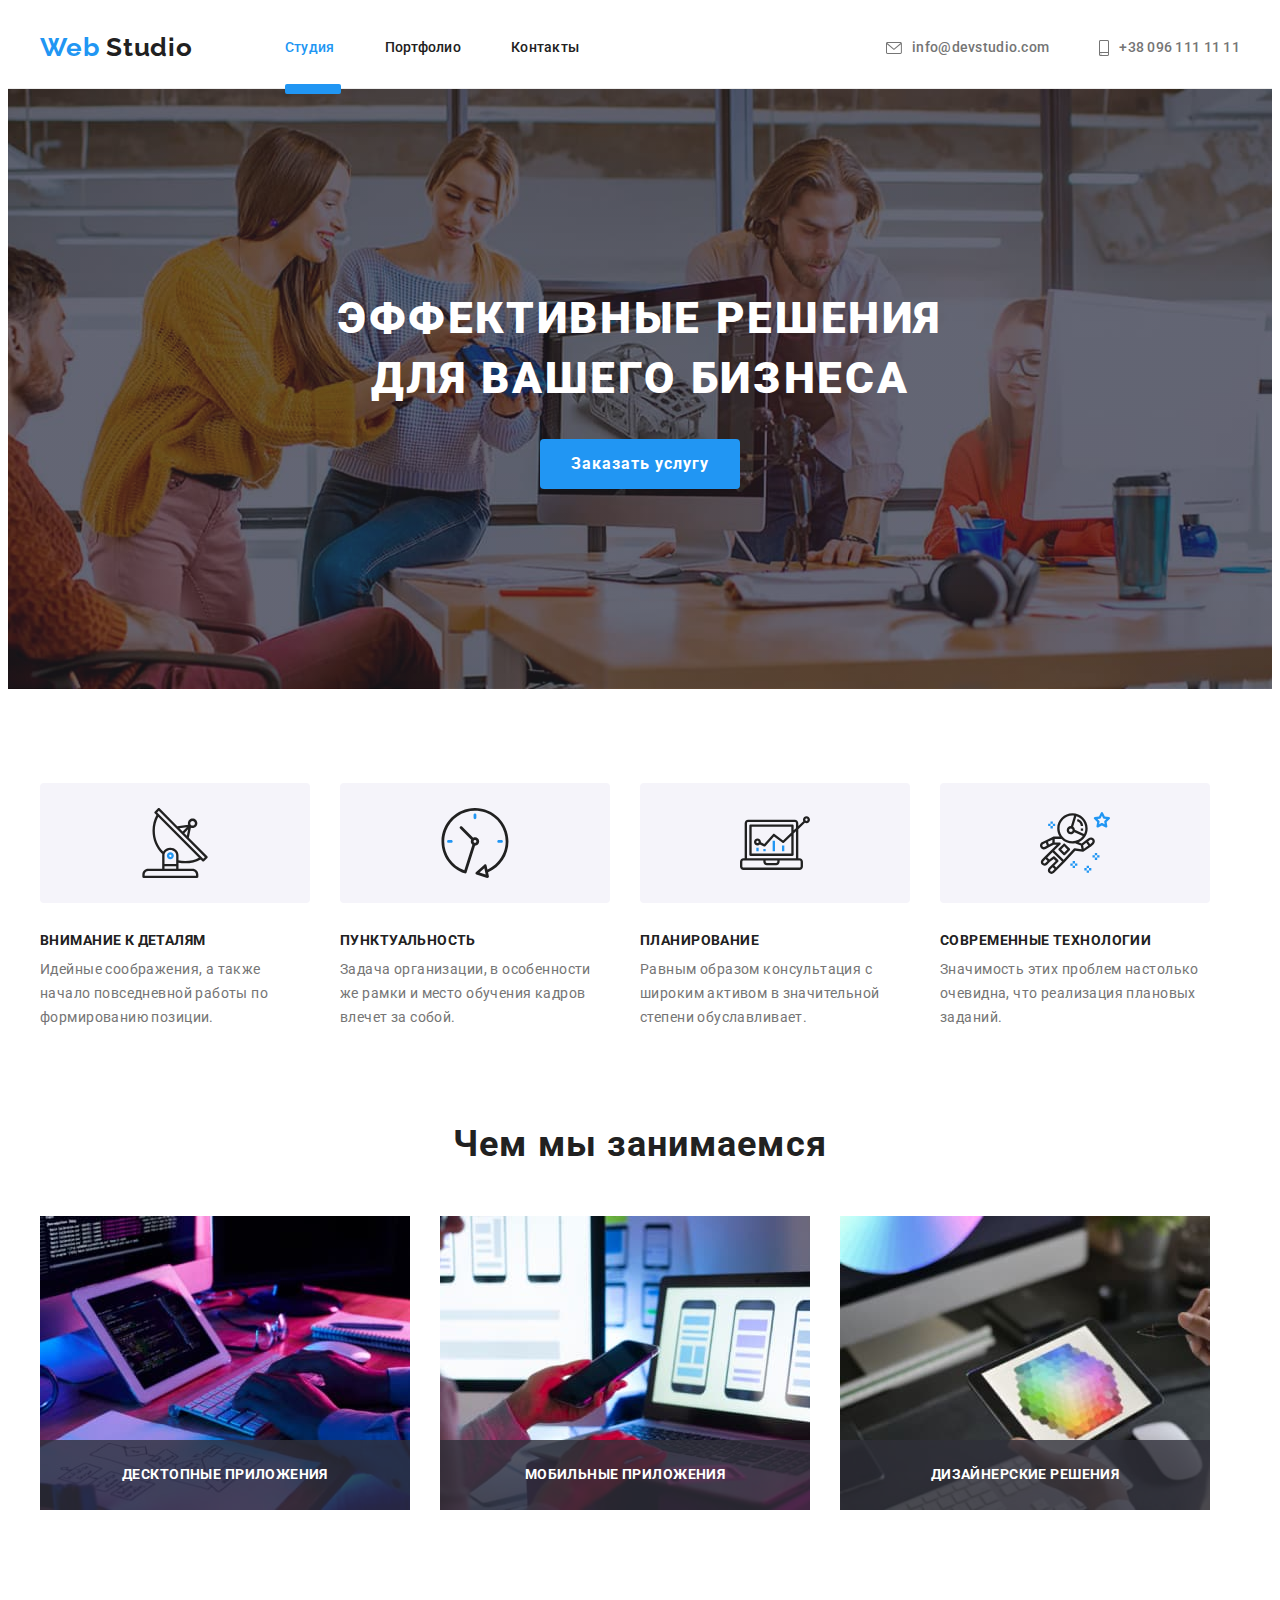
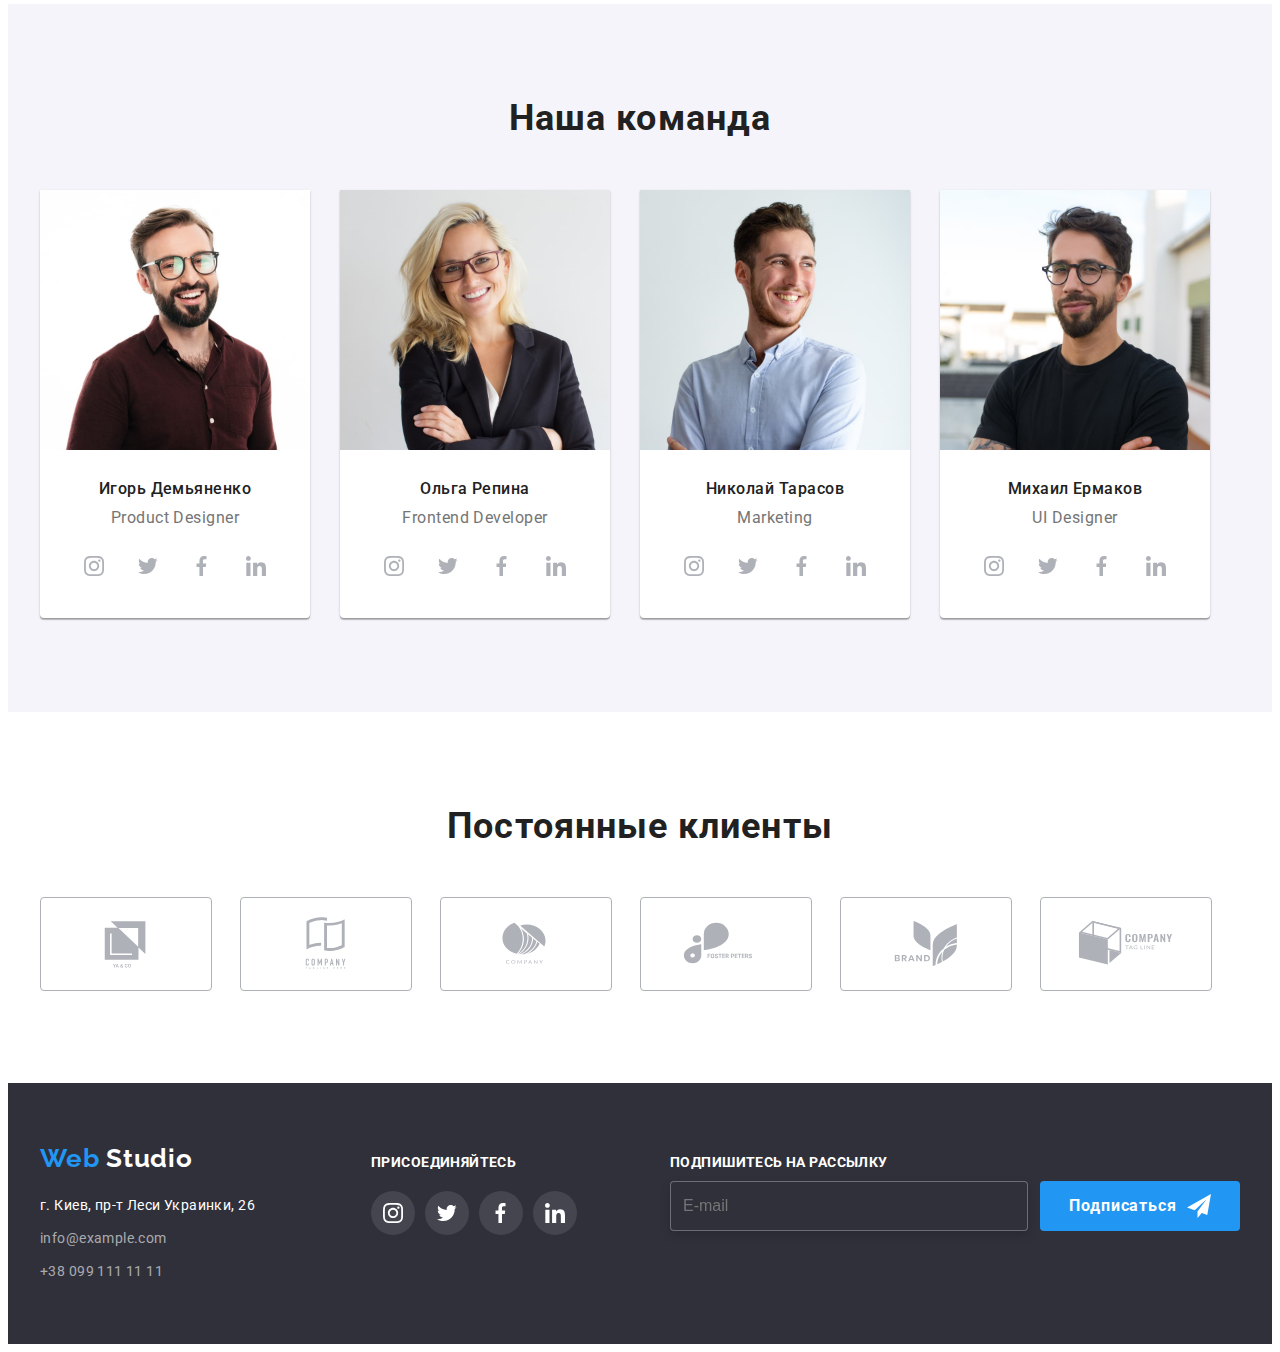
==== index.html @ 8e0998be "Рефакторинг секції діяльності компанії" ====
<!DOCTYPE html>
<html lang="ru">
	<head>
		<meta charset="UTF-8" />
		<meta http-equiv="X-UA-Compatible" content="IE=edge" />
		<meta name="viewport" content="width=device-width, initial-scale=1.0" />
		<title>Document</title>
		<link rel="preconnect" href="https://fonts.googleapis.com" />
		<link rel="preconnect" href="https://fonts.gstatic.com" crossorigin />
		<link
			href="https://fonts.googleapis.com/css2?family=Raleway:wght@700&family=Roboto:wght@400;500;700;900&display=swap"
			rel="stylesheet"
		/>
		<link
			rel="stylesheet"
			href="https://cdnjs.cloudflare.com/ajax/libs/modern-normalize/1.1.0/modern-normalize.min.css"
			integrity="sha512-wpPYUAdjBVSE4KJnH1VR1HeZfpl1ub8YT/NKx4PuQ5NmX2tKuGu6U/JRp5y+Y8XG2tV+wKQpNHVUX03MfMFn9Q=="
			crossorigin="anonymous"
			referrerpolicy="no-referrer"
		/>		
		<link rel="stylesheet" href="./css/main.min.css">
		<link rel="shortcut icon" href="#" />
	</head>

	<body class="page">
		<header class="header">
			<div class="container header-container">
				<nav class="navigation">
					<a class="logo link" href="./index.html" lang="en">
						<span class="logo-main_accent">Web</span>
						Studio
					</a>
					<ul class="list nav-list">
						<li class="nav-list__item">
							<a class="link nav-list__text current" href="./index.html">Студия</a>
						</li>
						<li class="nav-list__item">
							<a class="link nav-list__text" href="./portfolio.html">Портфолио</a>
						</li>
						<li class="nav-list__item">
							<a class="link nav-list__text" href="">Контакты</a>
						</li>
					</ul>
				</nav>
				<ul class="contacts">
					<li class="contacts__list">
						<a class="contacts__link" href="mailto:info@devstudio.com">
							<svg class="contacts__icon" width="16px" height="12px">
								<use href="./images/icons.svg#mail"></use>
							</svg>
							info@devstudio.com
						</a>
					</li>
					<li class="contacts__list">
						<a class="contacts__link" href="tel:+380961111111">
							<svg class="contacts__icon" width="10px" height="16px">
								<use href="./images/icons.svg#smartphone"></use>
							</svg>
							+38 096 111 11 11
						</a>
					</li>
				</ul>
			</div>
		</header>

		<main>
			<section class="hero overlay">
				<div class="container">
					<h1 class="main-tittle">ЭФФЕКТИВНЫЕ РЕШЕНИЯ ДЛЯ ВАШЕГО БИЗНЕСА</h1>
					<button type="button" class="button" data-modal-open>Заказать услугу</button>
				</div>
			</section>

			<section class="section">
				<div class="container">
					<h2 class="primary-tittle visually-hidden">Преимущества компании</h2>
					<ul class="list advantages">
						<li class="advantages__list">
							<div class="advantages-icon-box">
								<svg width="70" height="70">
									<use href="./images/icons.svg#antenna"></use>
								</svg>
							</div>
							<h3 class="secondary-tittle">Внимание к деталям</h3>
							<p class="text text-position">
								Идейные соображения, а также начало повседневной работы по формированию позиции.
							</p>
						</li>
						<li class="advantages__list">
							<div class="advantages-icon-box">
								<svg width="70" height="70">
									<use href="./images/icons.svg#clock"></use>
								</svg>
							</div>
							<h3 class="secondary-tittle">Пунктуальность</h3>
							<p class="text">Задача организации, в особенности же рамки и место обучения кадров влечет за собой.</p>
						</li>
						<li class="advantages__list">
							<div class="advantages-icon-box">
								<svg width="70" height="70"">
									<use href="./images/icons.svg#laptop"></use>
								</svg>
							</div>
							<h3 class="secondary-tittle">Планирование</h3>
							<p class="text">Равным образом консультация с широким активом в значительной степени обуславливает.</p>
						</li>
						<li class="advantages__list">
							<div class="advantages-icon-box">
								<svg width="70" height="70">
									<use href="./images/icons.svg#astronaut"></use>
								</svg>
							</div>
							<h3 class="secondary-tittle">Современные технологии</h3>
							<p class="text">Значимость этих проблем настолько очевидна, что реализация плановых заданий.</p>
						</li>
					</ul>
				</div>
			</section>

			<section class="section section-activity">
				<div class="container">
					<h2 class="primary-tittle">Чем мы занимаемся</h2>
					<ul class="list activity">
						<li class="activity__item">
							<div class="activity__image-wrapper">
								<img src="./images/img.jpg" alt="Набор текста на клавиатуре" width="370" height="294" />
								<div class="activity__text-wrapper">
									<p class="activity__text">Десктопные приложения</p>
								</div>
							</div>
						</li>
						<li class="activity__item">
							<div class="activity__image-wrapper">
								<img src="./images/img2.jpg" alt="Набор текста на клавиатуре" width="370" height="294" />
								<div class="activity__text-wrapper">
									<p class="activity__text">Мобильные приложения</p>
								</div>
							</div>
						</li>
						<li class="activity__item">
							<div class="activity__image-wrapper">
								<img src="./images/img3.jpg" alt="Набор текста на клавиатуре" width="370" height="294" />
								<div class="activity__text-wrapper">
									<p class="activity__text">Дизайнерские решения</p>
								</div>
							</div>
						</li>
					</ul>
				</div>
			</section>

			<section class="section section-team">
				<div class="container">
					<h2 class="primary-tittle">Наша команда</h2>
					<ul class="list activity">
						<li class="activity__item сard-background">
							<img src="./images/team1.jpg" alt="Мужчина в очках" width="270" height="260" />
							<div class="team-card">
								<h3 class="team-initials">Игорь Демьяненко</h3>
								<p class="team-position">Product Designer</p>
								<ul class="social-list">
									<li class="social-list-item">
										<a class="social-list-link" href="https://www.instagram.com/" target="_blank">
											<svg class="social-list-icon" width="20" height="20">
												<use href="./images/icons.svg#instagram"></use>
											</svg>
										</a>
									</li>
									<li class="social-list-item">
										<a class="social-list-link" href="https://twitter.com" target="_blank">
											<svg class="social-list-icon" width="20" height="20">
												<use href="./images/icons.svg#twitter"></use>
											</svg>
										</a>
									</li>
									<li class="social-list-item">
										<a class="social-list-link" href="https://www.facebook.com">
											<svg class="social-list-icon" width="20" height="20">
												<use href="./images/icons.svg#facebook"></use>
											</svg>
										</a>
									</li>
									<li class="social-list-item">
										<a class="social-list-link" href="https://www.linkedin.com">
											<svg class="social-list-icon" width="20" height="20">
												<use href="./images/icons.svg#linkedin"></use>
											</svg>
										</a>
									</li>
								</ul>
							</div>
						</li>
						<li class="activity__item сard-background">
							<img src="./images/team2.jpg" alt="Женщина в очках" width="270" />
							<div class="team-card">
								<h3 class="team-initials">Ольга Репина</h3>
								<p class="team-position">Frontend Developer</p>
								<ul class="social-list">
									<li class="social-list-item">
										<a class="social-list-link" href="https://www.instagram.com/" target="_blank">
											<svg class="social-list-icon" width="20" height="20">
												<use href="./images/icons.svg#instagram"></use>
											</svg>
										</a>
									</li>
									<li class="social-list-item">
										<a class="social-list-link" href="https://twitter.com" target="_blank">
											<svg class="social-list-icon" width="20" height="20">
												<use href="./images/icons.svg#twitter"></use>
											</svg>
										</a>
									</li>
									<li class="social-list-item">
										<a class="social-list-link" href="https://www.facebook.com">
											<svg class="social-list-icon" width="20" height="20">
												<use href="./images/icons.svg#facebook"></use>
											</svg>
										</a>
									</li>
									<li class="social-list-item">
										<a class="social-list-link" href="https://www.linkedin.com">
											<svg class="social-list-icon" width="20" height="20">
												<use href="./images/icons.svg#linkedin"></use>
											</svg>
										</a>
									</li>
								</ul>
							</div>
						</li>
						<li class="activity__item сard-background">
							<img src="./images/team3.jpg" alt="Мужчина" width="270" />
							<div class="team-card">
								<h3 class="team-initials">Николай Тарасов</h3>
								<p class="team-position">Marketing</p>
								<ul class="social-list">
									<li class="social-list-item">
										<a class="social-list-link" href="https://www.instagram.com/" target="_blank">
											<svg class="social-list-icon" width="20" height="20">
												<use href="./images/icons.svg#instagram"></use>
											</svg>
										</a>
									</li>
									<li class="social-list-item">
										<a class="social-list-link" href="https://twitter.com" target="_blank">
											<svg class="social-list-icon" width="20" height="20">
												<use href="./images/icons.svg#twitter"></use>
											</svg>
										</a>
									</li>
									<li class="social-list-item">
										<a class="social-list-link" href="https://www.facebook.com">
											<svg class="social-list-icon" width="20" height="20">
												<use href="./images/icons.svg#facebook"></use>
											</svg>
										</a>
									</li>
									<li class="social-list-item">
										<a class="social-list-link" href="https://www.linkedin.com">
											<svg class="social-list-icon" width="20" height="20">
												<use href="./images/icons.svg#linkedin"></use>
											</svg>
										</a>
									</li>
								</ul>
							</div>
						</li>
						<li class="activity__item сard-background">
							<img src="./images/team4.jpg" alt="Мужчина в очках" width="270" />
							<div class="team-card">
								<h3 class="team-initials">Михаил Ермаков</h3>
								<p class="team-position">UI Designer</p>
								<ul class="social-list">
									<li class="social-list-item">
										<a class="social-list-link" href="https://www.instagram.com/" target="_blank">
											<svg class="social-list-icon" width="20" height="20">
												<use href="./images/icons.svg#instagram"></use>
											</svg>
										</a>
									</li>
									<li class="social-list-item">
										<a class="social-list-link" href="https://twitter.com" target="_blank">
											<svg class="social-list-icon" width="20" height="20">
												<use href="./images/icons.svg#twitter"></use>
											</svg>
										</a>
									</li>
									<li class="social-list-item">
										<a class="social-list-link" href="https://www.facebook.com">
											<svg class="social-list-icon" width="20" height="20">
												<use href="./images/icons.svg#facebook"></use>
											</svg>
										</a>
									</li>
									<li class="social-list-item">
										<a class="social-list-link" href="https://www.linkedin.com">
											<svg class="social-list-icon" width="20" height="20">
												<use href="./images/icons.svg#linkedin"></use>
											</svg>
										</a>
									</li>
								</ul>
							</div>
						</li>
					</ul>
				</div>
			</section>

			<section class="section">
				<div class="container">
					<h2 class="primary-tittle">Постоянные клиенты</h2>
					<ul class="clients">
						<li class="clients-list">
							<a class="clients-link" href="">
								<svg class="clients-icon">
									<use href="./images/icons.svg#yago"></use>
								</svg>
							</a>
						</li>
						<li class="clients-list">
							<a class="clients-link" href="">
								<svg class="clients-icon">
									<use href="./images/icons.svg#companytag"></use>
								</svg>
							</a>
						</li>
						<li class="clients-list">
							<a class="clients-link" href="">
								<svg class="clients-icon">
									<use href="./images/icons.svg#company"></use>
								</svg>
							</a>
						</li>
						<li class="clients-list">
							<a class="clients-link" href="">
								<svg class="clients-icon">
									<use href="./images/icons.svg#foster"></use>
								</svg>
							</a>
						</li>
						<li class="clients-list">
							<a class="clients-link" href="#">
								<svg class="clients-icon">
									<use href="./images/icons.svg#brand"></use>
								</svg>
							</a>
						</li>
						<li class="clients-list">
							<a class="clients-link" href="">
								<svg class="clients-icon">
									<use href="./images/icons.svg#companyline"></use>
								</svg>
							</a>
						</li>
					</ul>
				</div>
			</section>
		</main>
		<footer class="footer">
			<div class="container footer-wrapper">
				<div class="footer-contacts-wrapper">
					<a class="footer-logo link" href="./index.html" lang="en">
						<span class="logo-main_accent">Web</span>
						<span class="logo-footer_accent">Studio</span>
					</a>
					<address class="address">
						<ul class="list">
							<li class="footer-text-margin">
								<a
									class="footer-text"
									href="https://goo.gl/maps/CnC2TCS1E6ZWtg9c6"
									target="_blank"
									rel="noreferrer noopener"
								>
									г. Киев, пр-т Леси Украинки, 26
								</a>
							</li>
							<li class="footer-text-margin">
								<a class="footer-text footer-contacts" href="mailto:info@example.com">info@example.com</a>
							</li>
							<li class="footer-text-margin">
								<a class="footer-text footer-contacts" href="tel:+380991111111">+38 099 111 11 11</a>
							</li>
						</ul>
					</address>
				</div>
				<div class="footer-social-container">
					<h3 class="secondary-tittle">присоединяйтесь</h3>
					<ul class="footer-social-list">
						<li class="social-list-item">
							<a class="social-list-link" href="https://www.instagram.com/" target="_blank">
								<svg class="social-list-icon" width="20" height="20">
									<use href="./images/icons.svg#instagram"></use>
								</svg>
							</a>
						</li>
						<li class="social-list-item">
							<a class="social-list-link" href="https://twitter.com" target="_blank">
								<svg class="social-list-icon" width="20" height="20">
									<use href="./images/icons.svg#twitter"></use>
								</svg>
							</a>
						</li>
						<li class="social-list-item">
							<a class="social-list-link" href="https://www.facebook.com">
								<svg class="social-list-icon" width="20" height="20">
									<use href="./images/icons.svg#facebook"></use>
								</svg>
							</a>
						</li>
						<li class="social-list-item">
							<a class="social-list-link" href="https://www.linkedin.com">
								<svg class="social-list-icon" width="20" height="20">
									<use href="./images/icons.svg#linkedin"></use>
								</svg>
							</a>
						</li>
					</ul>
				</div>
				<div class="newsletter-wrapper">
					<h3 class="secondary-tittle">Подпишитесь на рассылку</h2>
						<div class="newsletter-wrapper-item">
							<input class="newsletter" name="user-mail-newsletter" placeholder="E-mail">
							<button type="submit" class="button">Подписаться
							<span class="newsletter-icon-wrapper">
								<svg class="newsletter-icon" width="24" height="24">
									<use href="./images/icons.svg#icon-send"></use>
								</svg>
							</span>
						</button>
						</div>
				</div>
			</div>
		</footer>
		<div class="backdrop-modal is-hidden" data-modal>
			<div class="modal">
				<form class="modal-form">
					<p class="modal-form__tittle">Оставьте свои данные, мы вам перезвоним</p>

					<label class="modal-form__label" for="name">Имя</label>
					<div class="modal-icons-wrapper">
						<input type="text" class="modal-form__input" name="user_name" id="name" />
						<svg class="modal__icons" width="18" height="18">
							<use href="./images/icons.svg#modal_person"></use>
						</svg>
					</div>

					<label class="modal-form__label" for="phone_number">Телефон</label>
					<div class="modal-icons-wrapper">
						<input type="tel" class="modal-form__input" name="user_phone" id="phone_number" />
						<svg class="modal__icons" width="18" height="18">
							<use href="./images/icons.svg#modal_phone"></use>
						</svg>
					</div>

					<label class="modal-form__label" for="email_address">Почта</label>
					<div class="modal-icons-wrapper">
						<input type="email" class="modal-form__input" name="user_mail" id="email_address" />
						<svg class="modal__icons" width="18" height="18">
							<use href="./images/icons.svg#modal_email"></use>
						</svg>
					</div>
					<label class="modal-form__label">
						Комментарий
						<textarea class="modal-textarea" name="user-message" placeholder="Введите текст"></textarea>
					</label>
					<div class="modal-checkbox-wrapper">
						<label class="modal-checkbox-label">
							<input name="accept-policy" type="checkbox" class="modal-checkbox" required />
							<span class="checkbox-icon"></span>
							Соглашаюсь с рассылкой и принимаю&nbsp
							<a href="">Условия договора</a>
						</label>
					</div>
					<button type="submit" class="button">Отправить</button>
				</form>
				<button type="button" class="modal-btn-close" data-modal-close>
					<svg width="11" height="11">
						<use href="./images/icons.svg#icon-close"></use>
					</svg>
				</button>
			</div>
		</div>
		<script src="./modal.js"></script>
	</body>
</html>
---- css/main.min.css ----
:root{--primary-page-color: #ffffff;--primary-text-color: #757575;--secondary-text-color: #212121;--accent-page-color: #2196f3;--hero-background-color: #c4c4c4;--hero-gradient-color: rgba(47, 48, 58, 0.4);--team-section-color: #f5f4fa;--background-button-color: #188ce8;--portfolio-border-color: #eeeeee;--header-border-color: #ececec;--hero-footer-color: #2f303a;--social-icon-color: #afb1b8;--background-social-icon: rgba(255, 255, 255, 0.1);--footer-contacts-color: rgba(255, 255, 255, 0.6);--first-card-shadow: rgba(0, 0, 0, 0.12);--second-card-shadow: rgba(0, 0, 0, 0.14);--third-card-shadow: rgba(0, 0, 0, 0.2);--main-cubic-bezier: cubic-bezier(0.4, 0, 0.2, 1)}.main-tittle{margin-left:auto;margin-right:auto;width:696px;font-weight:900;font-size:44px;line-height:1.36;text-align:center;letter-spacing:0.06em;text-transform:uppercase;color:var(--primary-page-color);margin-bottom:30px}.primary-tittle{margin-bottom:50px;font-weight:700;font-size:36px;line-height:1.16;text-align:center;letter-spacing:0.03em;color:var(--secondary-text-color)}.secondary-tittle{margin-bottom:10px;font-weight:700;font-size:14px;line-height:1.14;letter-spacing:0.03em;text-transform:uppercase;color:var(--secondary-text-color)}.modal-form__tittle{font-weight:700;font-size:20px;line-height:1.15;letter-spacing:0.03em;color:#212121}.text{width:270px;font-size:14px;line-height:1.71;letter-spacing:0.03em}.activity__text{font-weight:700;font-size:14px;line-height:1.14;text-align:center;letter-spacing:0.03em;text-transform:uppercase;color:var(--primary-page-color)}.portfolio-tittle{margin-bottom:4px;font-weight:700;font-size:18px;line-height:2;letter-spacing:0.06em;color:var(--secondary-text-color)}.portfolio-paragraph{font-size:16px;line-height:1.87;letter-spacing:0.03em;color:var(--primary-text-color)}.visually-hidden{position:absolute;width:1px;height:1px;margin:-1px;border:0;padding:0;white-space:nowrap;clip-path:inset(100%);clip:rect(0 0 0 0);overflow:hidden}h1,h2,h3,p{margin-top:0;margin-bottom:0}ul,ol{margin-top:0;margin-bottom:0;padding-left:0;list-style:none}img{display:block;max-width:100%;height:auto}.list{list-style-type:none}.link{text-decoration:none}.page{color:var(--primary-text-color);font-family:"Roboto", sans-serif;background:var(--primary-page-color)}.section{padding-top:94px;padding-bottom:94px}.address{font-style:normal}.container{width:1200px;padding-left:15px;padding-right:15px;margin-left:auto;margin-right:auto}.header{border-bottom:1px solid var(--header-border-color)}.header-container{display:flex;align-items:center;font-weight:500;font-size:14px;line-height:1.14;letter-spacing:0.02em;text-decoration:none}.navigation{display:flex;align-items:center}.nav-list{display:flex;align-items:center}.nav-list .current::after{position:absolute;bottom:0;left:0;content:"";width:100%;height:4px;top:44.4px;border-radius:2px;background-color:#2196f3;border-style:solid}.nav-list__item{position:relative}.nav-list__item:not(:last-child){margin-right:50px}.nav-list__text{color:var(--secondary-text-color);transition-property:color;transition-duration:250ms;transition-timing-function:var(--main-cubic-bezier)}.nav-list__text:hover,.nav-list__text:focus{color:var(--accent-page-color)}.nav-list__text.current{color:var(--accent-page-color)}.contacts{display:flex;margin-left:auto}.contacts__list:not(:last-child){margin-right:50px}.contacts__link{display:flex;align-items:center;font-family:inherit;color:var(--primary-text-color);text-decoration:none;transition-property:color;transition-duration:250ms;transition-timing-function:var(--main-cubic-bezier)}.contacts__link:focus,.contacts__link:hover{color:var(--accent-page-color)}.contacts__icon{fill:var(--primary-text-color);margin-right:10px;cursor:pointer;transition-property:fill;transition-duration:250ms;transition-timing-function:var(--main-cubic-bezier)}.contacts__link:focus .contacts__icon,.contacts__link:hover .contacts__icon{fill:var(--accent-page-color)}.logo{padding-top:24px;padding-bottom:25px;font-family:Raleway;font-weight:700;font-size:26px;line-height:1.19;letter-spacing:0.03em;margin-right:92px;color:var(--secondary-text-color)}.logo-main_accent{color:var(--accent-page-color)}.footer-logo{display:block;margin-bottom:20px;font-family:Raleway;font-weight:700;font-size:26px;line-height:1.19;letter-spacing:0.03em}.logo-footer_accent{color:var(--primary-page-color)}.hero{max-width:1600px;margin-left:auto;margin-right:auto;background-color:var(--h1ero-footer-color);padding-top:200px;padding-bottom:200px;text-align:center}.overlay{background-image:linear-gradient(rgba(47,48,58,0.4), rgba(47,48,58,0.4)),url(../images/bg-hero.jpg);background-color:var(--hero-background-color);background-size:cover;background-repeat:no-repeat;background-position:center}.button{min-width:200px;padding:10px 22px;font-family:inherit;font-weight:700;font-size:16px;line-height:1.87;text-align:center;letter-spacing:0.06em;color:var(--primary-page-color);background:var(--accent-page-color);cursor:pointer;border-radius:4px;border:transparent;transition:color 250ms var(--main-cubic-bezier),background 250ms var(--main-cubic-bezier)}.button:hover{color:var(--primary-page-color);background:var(--background-button-color)}.backdrop-modal{position:fixed;top:0;left:0;width:100vw;height:100vh;background:rgba(0,0,0,0.2);transition:opacity 250ms var(--main-cubic-bezier),visibility 250ms var(--main-cubic-bezier),transform 250ms var(--main-cubic-bezier)}.backdrop-modal.is-hidden{opacity:0;visibility:hidden;pointer-events:none;transform:scale(1.25)}.modal{position:absolute;top:50%;left:50%;padding:40px;transform:translate(-50%, -50%) scale(1);width:528px;height:580px;background:var(--primary-page-color);box-shadow:0px 1px 3px rgba(0,0,0,0.12),0px 1px 1px rgba(0,0,0,0.14),0px 2px 1px rgba(0,0,0,0.2);border-radius:4px}.modal-btn-close{position:absolute;top:8px;right:8px;width:30px;height:30px;display:flex;justify-content:center;align-items:center;padding:0;border-radius:50%;background:var(--primary-page-color);border:1px solid rgba(0,0,0,0.1);cursor:pointer}.modal-btn-close:focus,.modal-btn-close:hover{fill:var(--accent-page-color)}.modal-form__label{display:block;margin-top:10px;font-size:12px;width:100%;line-height:1.16;letter-spacing:0.01em;color:#757575}.modal-form__label:first-of-type{margin-top:12px}.modal-form__input{width:100%;height:40px;padding-left:42px;border:1px solid rgba(33,33,33,0.2);box-sizing:border-box;border-radius:4px;cursor:pointer;transition:border-color 250ms var(--main-cubic-bezier)}.modal-form__input:focus,.modal-form__input:hover{outline:none;border-color:var(--accent-page-color)}.modal-textarea{display:block;width:100%;height:120px;margin-top:4px;padding:16px 12px;border:1px solid rgba(33,33,33,0.2);box-sizing:border-box;border-radius:4px;resize:none;transition:border-color 250ms var(--main-cubic-bezier)}.modal-textarea:focus,.modal-textarea:hover{border-color:var(--accent-page-color)}.modal-checkbox-wrapper{width:100%;margin-top:25px}.modal-checkbox{-webkit-appearance:none;-moz-appearance:none;appearance:none;position:absolute}.modal-checkbox-label{display:flex;justify-content:center;align-items:center;font-size:14px}.checkbox-icon{display:inline-block;margin-right:8px;content:'';width:16px;height:15px;border:2px solid var(--secondary-text-color);cursor:pointer;border-radius:2px}.modal-checkbox:checked+.checkbox-icon{background-position:center;background-image:url(../images/icon-check2.svg);background-repeat:no-repeat;background-color:var(--accent-page-color);border-color:var(--accent-page-color)}.modal-form .button{display:block;margin-top:30px;margin-left:auto;margin-right:auto}.modal-icons-wrapper{position:relative;margin-top:4px}.modal__icons{position:absolute;top:50%;left:12px;transform:translateY(-50%);transition:fill 250ms var(--main-cubic-bezier)}.modal-form__input:focus+.modal__icons,.modal-form__input:hover+.modal__icons{fill:var(--accent-page-color)}.advantages-icon-box{display:flex;justify-content:center;align-items:center;margin-bottom:30px;width:270px;height:120px;background-color:var(--team-section-color);border-radius:4px}.advantages{display:flex;align-items:center}.advantages__list:not(:last-child){margin-right:30px}.section-activity{padding-top:0px}.activity{display:flex}.activity__item:not(:last-child){margin-right:30px}.activity__image-wrapper{position:relative}.activity__text-wrapper{position:absolute;bottom:0;left:0;display:flex;justify-content:center;align-items:center;height:70px;width:100%;background:rgba(47,48,58,0.8)}.section-team{background-color:var(--team-section-color)}.team-initials{font-weight:500;font-size:16px;line-height:1.18;text-align:center;letter-spacing:0.03em;color:var(--secondary-text-color)}.team-card{padding-top:30px;padding-bottom:30px}.сard-background{background:var(--primary-page-color);box-shadow:0px 1px 3px var(--first-card-shadow),0px 1px 1px var(--second-card-shadow),0px 2px 1px var(--third-card-shadow);border-radius:0px 0px 4px 4px}.team-position{margin-top:10px;font-size:16px;line-height:1.18;text-align:center;letter-spacing:0.03em;margin-bottom:16px}.social-list{display:flex;justify-content:center;align-items:center}.social-list-icon{fill:var(--social-icon-color);transition-property:fill;transition-duration:250ms;transition-timing-function:var(--main-cubic-bezier)}.social-list-item:not(:last-child){margin-right:10px}.social-list-link{display:flex;justify-content:center;align-items:center;width:44px;height:44px;border-radius:50%;transition-property:background-color;transition-duration:250ms;transition-timing-function:var(--main-cubic-bezier)}.social-list-link:focus,.social-list-link:hover{background-color:var(--accent-page-color)}.social-list-link:focus .social-list-icon,.social-list-link:hover .social-list-icon{fill:var(--primary-page-color)}.clients{display:flex}.clients-list{width:170px;height:92px}.clients-list:not(:last-child){margin-right:30px}.clients-icon{width:106px;height:60px;fill:var(--social-icon-color);transition-property:fill;transition-duration:250ms;transition-timing-function:var(--main-cubic-bezier)}.clients-link{display:flex;justify-content:center;align-items:center;width:100%;height:100%;border:1px solid var(--social-icon-color);border-radius:4px;transition-property:color;transition-duration:250ms;transition-timing-function:var(--main-cubic-bezier)}.clients-link:hover,.clients-link:focus{border:1px solid var(--accent-page-color)}.clients-link:hover .clients-icon,.clients-link:focus .clients-icon{fill:var(--accent-page-color)}.footer{background-color:var(--hero-footer-color);padding-top:60px;padding-bottom:60px}.footer-text{font-family:inherit;font-size:14px;line-height:1.71;letter-spacing:0.03em;color:var(--primary-page-color);text-decoration:none;transition-property:color;transition-duration:250ms;transition-timing-function:var(--main-cubic-bezier)}.footer-contacts{color:var(--footer-contacts-color)}.footer-text:hover,.footer-text:focus{color:var(--accent-page-color)}.footer-text-margin:not(:last-child){margin-bottom:9px}.footer-wrapper{display:flex;align-items:baseline}.footer-contacts-wrapper{display:flex;flex-direction:column;flex-grow:1}.footer-social-container{margin-left:70px}.footer-social-container .secondary-tittle{margin-bottom:20px}.footer-social-list{display:flex;align-items:center}.footer-social-container .secondary-tittle{color:var(--primary-page-color)}.footer-social-container .social-list-icon{fill:var(--primary-page-color)}.footer-social-container .social-list-link{background-color:var(--background-social-icon)}.footer-social-container .social-list-link:hover,.footer-social-container .social-list-link:focus{background-color:var(--accent-page-color)}.footer-social-container .social-list-link:hover .social-list-icon,.footer-social-container .social-list-link:focus .social-list-icon{fill:var(--primary-page-color)}.newsletter-wrapper{width:570px;margin-left:93px}.newsletter-wrapper-item{display:flex;align-items:center}.newsletter-wrapper-item .button{display:flex;justify-content:center;align-items:center;height:50px}.newsletter{width:358px;height:50px;margin-right:12px;padding-left:12px;background-color:var(--hero-footer-color);color:var(--primary-page-color);border:1px solid rgba(255,255,255,0.3);box-sizing:border-box;filter:drop-shadow(0px 4px 4px rgba(0,0,0,0.15));border-radius:4px}.newsletter:placeholder-shown{font-size:16px;line-height:1.25;color:var(--footer-contacts-color)}.newsletter-wrapper .secondary-tittle{color:var(--primary-page-color)}.newsletter-icon-wrapper{display:flex;align-items:center;margin-left:10px}.portfolio-button{padding:6px 22px;font-family:inherit;font-weight:500;font-size:16px;line-height:1.62;text-align:center;letter-spacing:0.03em;color:var(--secondary-text-color);background-color:var(--team-section-color);cursor:pointer;border-radius:4px;border:transparent;transition-property:color, background, box-shadow;transition-duration:250ms;transition-timing-function:var(--main-cubic-bezier)}.portfolio-button-item:not(:last-child){margin-right:8px}.portfolio-button:hover,.portfolio-button:focus{color:var(--primary-page-color);background:var(--accent-page-color);box-shadow:0px 3px 1px rgba(0,0,0,0.1),0px 1px 2px rgba(0,0,0,0.08),0px 2px 2px rgba(0,0,0,0.12)}.portfolio-button-list{display:flex;justify-content:center;margin-bottom:50px}.portfolio-image{display:flex;flex-wrap:wrap;margin-left:-30px;margin-top:-30px}.portfolio-image-list{flex-basis:calc((100% - 90px) / 3);margin-left:30px;margin-top:30px;border:1px solid var(--portfolio-border-color);border-top:none;background:var(--primary-page-color);box-sizing:border-box}.portfolio-image-link{position:relative;display:block;text-decoration:none;transition-property:box-shadow;transition-duration:250ms;transition-timing-function:var(--main-cubic-bezier)}.portfolio-image-link:hover,.portfolio-image-link:focus{box-shadow:0px 1px 1px rgba(0,0,0,0.12),0px 4px 4px rgba(0,0,0,0.06),1px 4px 6px rgba(0,0,0,0.16)}.portfolio-image-background{padding:20px 24px}.container-img-overlay{position:relative;overflow:hidden}.overlay-portfolio{position:absolute;top:0;left:0;width:100%;height:100%;background-color:rgba(33,150,243,0.9);transform:translateY(100%);transition:transform 250ms var(--main-cubic-bezier),overflow 250ms var(--main-cubic-bezier)}.text-overlay{padding-left:24px;padding-top:63px;font-size:18px;font-weight:400;line-height:28px;letter-spacing:0.03em;color:#fff}.portfolio-image-link:hover .overlay-portfolio,.portfolio-image-link:focus .overlay-portfolio{transform:translateY(0);overflow:visible}
/*# sourceMappingURL=main.min.css.map */
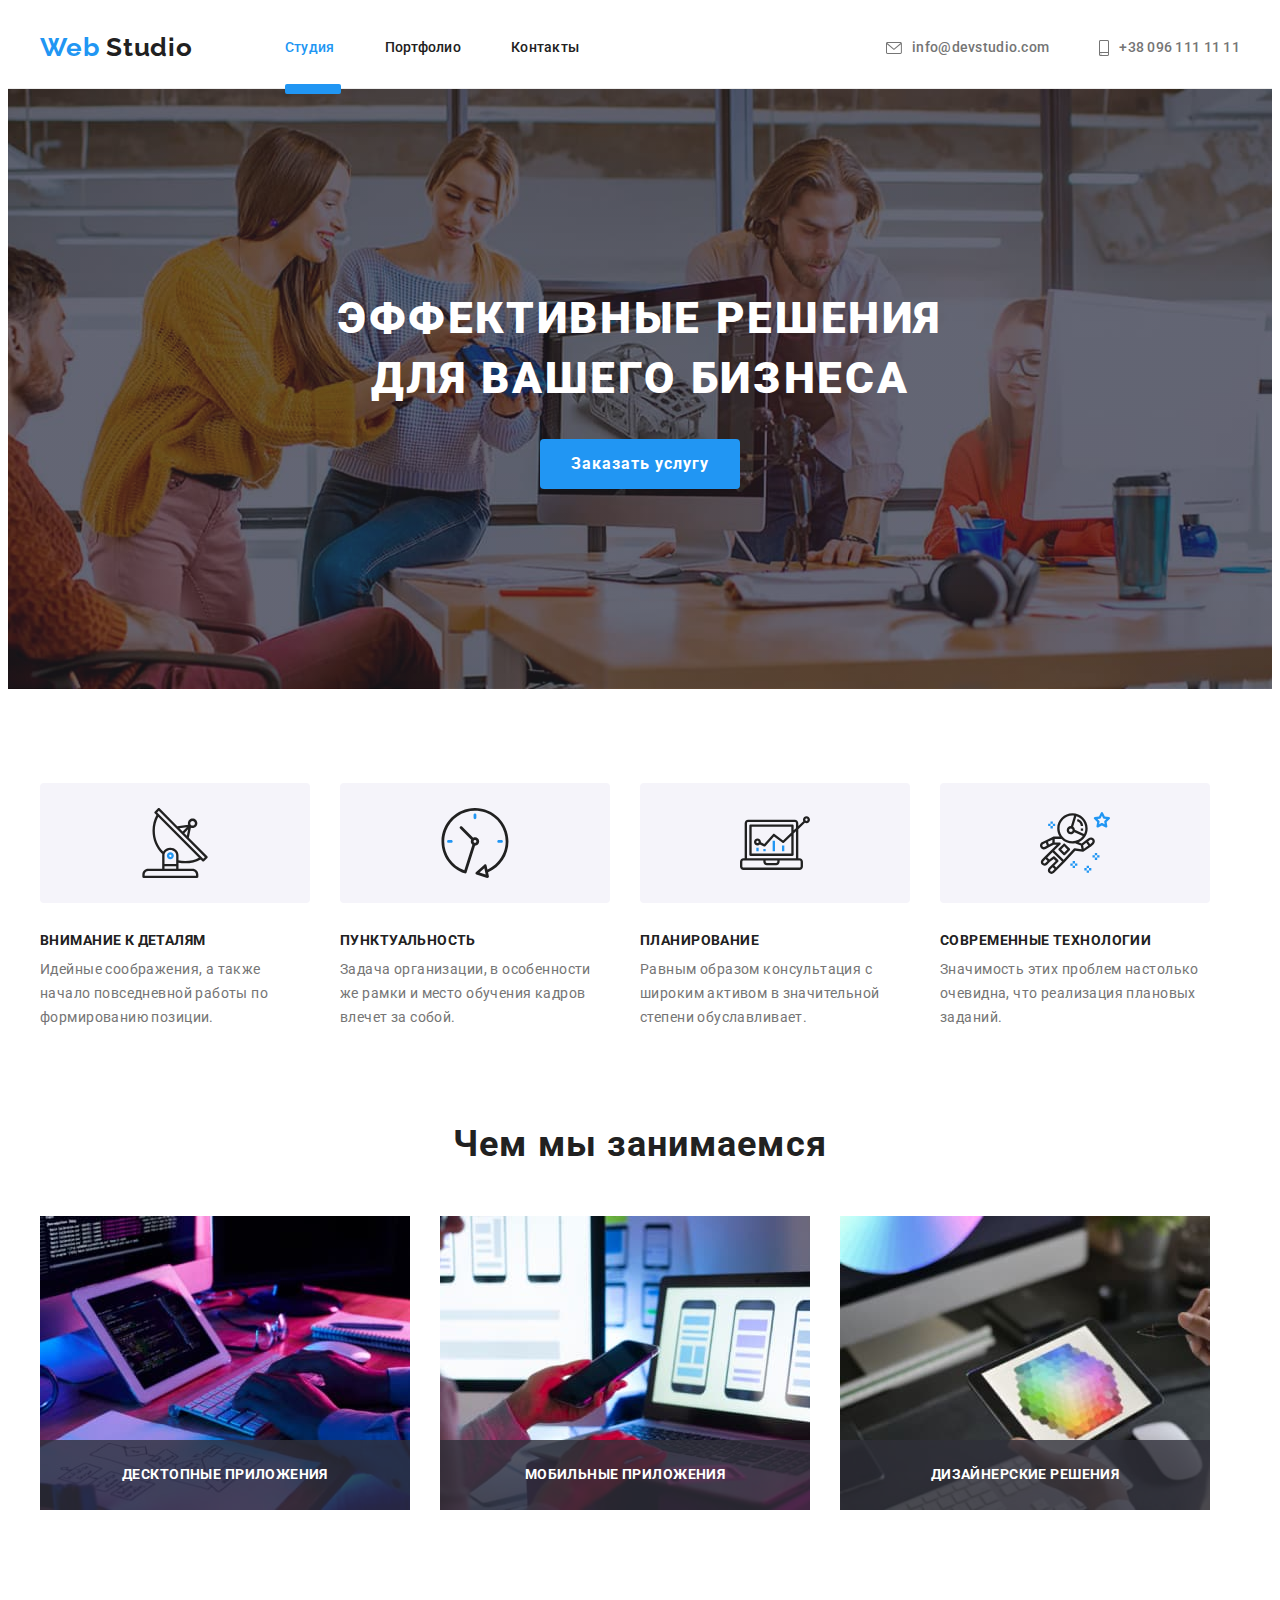
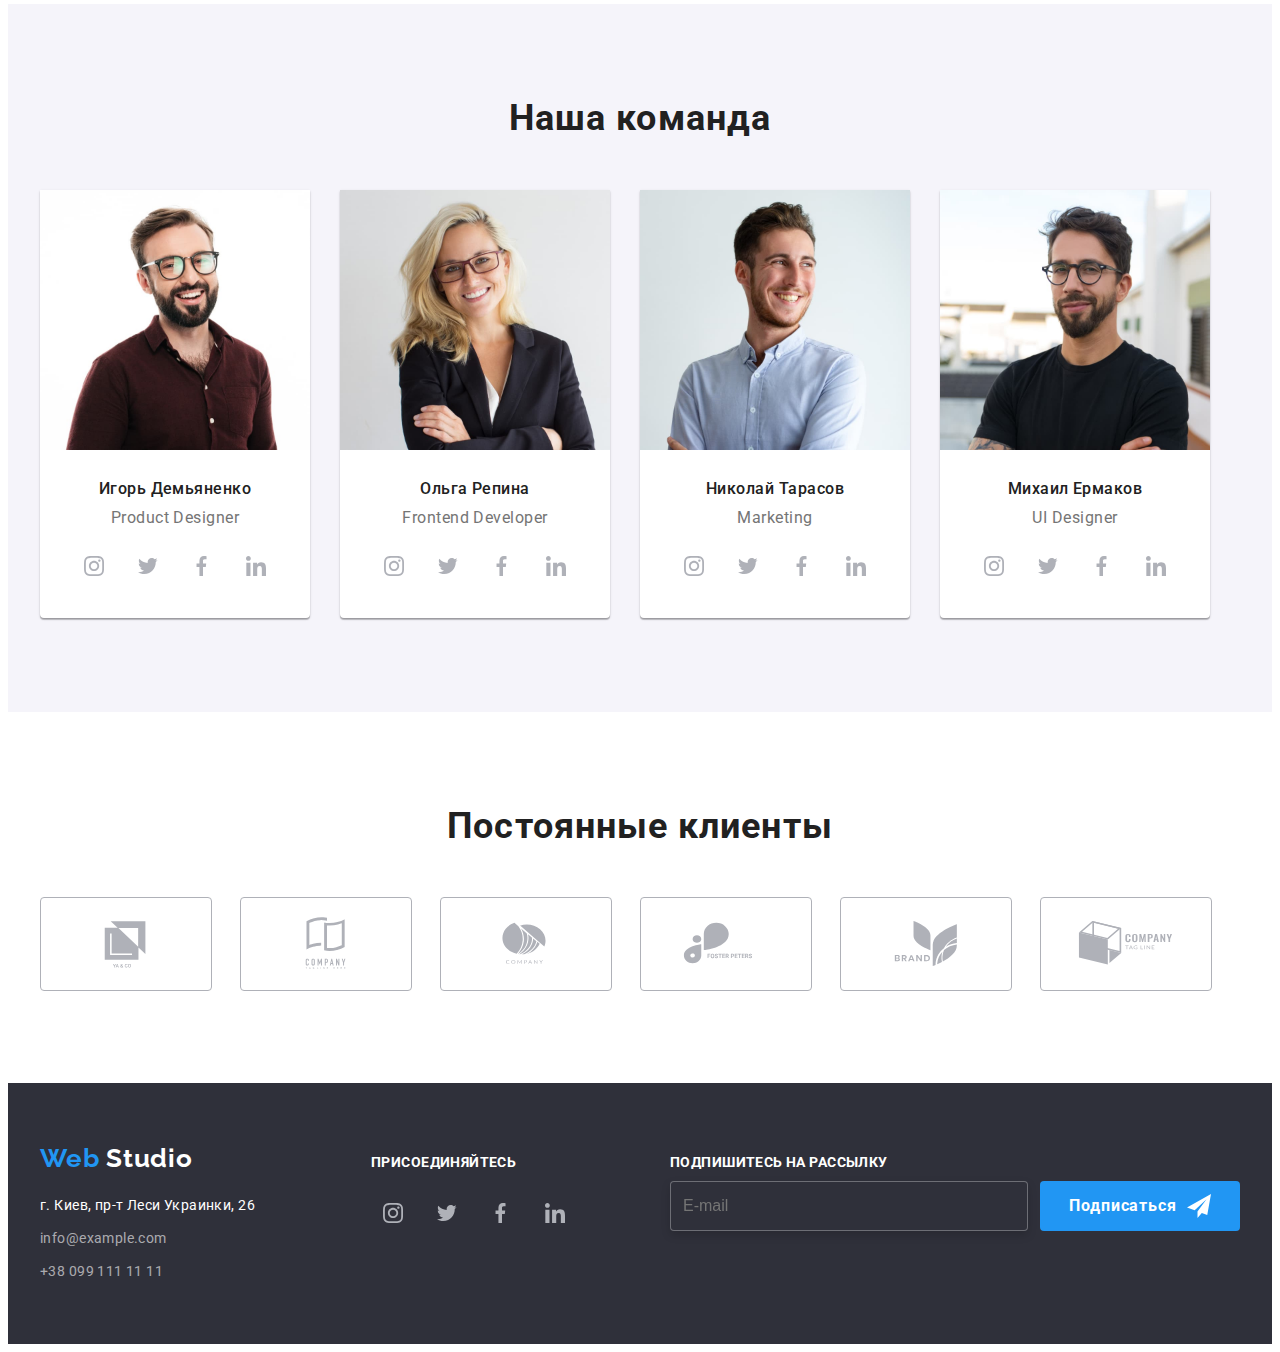
==== commit 2bf13c66: "Рефакторинг секції команди" ====
--- a/index.html
+++ b/index.html
@@ -152,37 +152,37 @@
 			<section class="section section-team">
 				<div class="container">
 					<h2 class="primary-tittle">Наша команда</h2>
-					<ul class="list activity">
-						<li class="activity__item сard-background">
+					<ul class="list team-list">
+						<li class="team-list__item сard-background">
 							<img src="./images/team1.jpg" alt="Мужчина в очках" width="270" height="260" />
 							<div class="team-card">
-								<h3 class="team-initials">Игорь Демьяненко</h3>
-								<p class="team-position">Product Designer</p>
+								<h3 class="team-card__initials">Игорь Демьяненко</h3>
+								<p class="team-card__position">Product Designer</p>
 								<ul class="social-list">
-									<li class="social-list-item">
-										<a class="social-list-link" href="https://www.instagram.com/" target="_blank">
-											<svg class="social-list-icon" width="20" height="20">
+									<li class="social-list__item">
+										<a class="social-list__link" href="https://www.instagram.com/" target="_blank">
+											<svg class="social-list__icon" width="20" height="20">
 												<use href="./images/icons.svg#instagram"></use>
 											</svg>
 										</a>
 									</li>
-									<li class="social-list-item">
-										<a class="social-list-link" href="https://twitter.com" target="_blank">
-											<svg class="social-list-icon" width="20" height="20">
+									<li class="social-list__item">
+										<a class="social-list__link" href="https://twitter.com" target="_blank">
+											<svg class="social-list__icon" width="20" height="20">
 												<use href="./images/icons.svg#twitter"></use>
 											</svg>
 										</a>
 									</li>
-									<li class="social-list-item">
-										<a class="social-list-link" href="https://www.facebook.com">
-											<svg class="social-list-icon" width="20" height="20">
+									<li class="social-list__item">
+										<a class="social-list__link" href="https://www.facebook.com">
+											<svg class="social-list__icon" width="20" height="20">
 												<use href="./images/icons.svg#facebook"></use>
 											</svg>
 										</a>
 									</li>
-									<li class="social-list-item">
-										<a class="social-list-link" href="https://www.linkedin.com">
-											<svg class="social-list-icon" width="20" height="20">
+									<li class="social-list__item">
+										<a class="social-list__link" href="https://www.linkedin.com">
+											<svg class="social-list__icon" width="20" height="20">
 												<use href="./images/icons.svg#linkedin"></use>
 											</svg>
 										</a>
@@ -190,36 +190,36 @@
 								</ul>
 							</div>
 						</li>
-						<li class="activity__item сard-background">
+						<li class="team-list__item сard-background">
 							<img src="./images/team2.jpg" alt="Женщина в очках" width="270" />
 							<div class="team-card">
-								<h3 class="team-initials">Ольга Репина</h3>
-								<p class="team-position">Frontend Developer</p>
+								<h3 class="team-card__initials">Ольга Репина</h3>
+								<p class="team-card__position">Frontend Developer</p>
 								<ul class="social-list">
-									<li class="social-list-item">
-										<a class="social-list-link" href="https://www.instagram.com/" target="_blank">
-											<svg class="social-list-icon" width="20" height="20">
+									<li class="social-list__item">
+										<a class="social-list__link" href="https://www.instagram.com/" target="_blank">
+											<svg class="social-list__icon" width="20" height="20">
 												<use href="./images/icons.svg#instagram"></use>
 											</svg>
 										</a>
 									</li>
-									<li class="social-list-item">
-										<a class="social-list-link" href="https://twitter.com" target="_blank">
-											<svg class="social-list-icon" width="20" height="20">
+									<li class="social-list__item">
+										<a class="social-list__link" href="https://twitter.com" target="_blank">
+											<svg class="social-list__icon" width="20" height="20">
 												<use href="./images/icons.svg#twitter"></use>
 											</svg>
 										</a>
 									</li>
-									<li class="social-list-item">
-										<a class="social-list-link" href="https://www.facebook.com">
-											<svg class="social-list-icon" width="20" height="20">
+									<li class="social-list__item">
+										<a class="social-list__link" href="https://www.facebook.com">
+											<svg class="social-list__icon" width="20" height="20">
 												<use href="./images/icons.svg#facebook"></use>
 											</svg>
 										</a>
 									</li>
-									<li class="social-list-item">
-										<a class="social-list-link" href="https://www.linkedin.com">
-											<svg class="social-list-icon" width="20" height="20">
+									<li class="social-list__item">
+										<a class="social-list__link" href="https://www.linkedin.com">
+											<svg class="social-list__icon" width="20" height="20">
 												<use href="./images/icons.svg#linkedin"></use>
 											</svg>
 										</a>
@@ -227,36 +227,36 @@
 								</ul>
 							</div>
 						</li>
-						<li class="activity__item сard-background">
+						<li class="team-list__item сard-background">
 							<img src="./images/team3.jpg" alt="Мужчина" width="270" />
 							<div class="team-card">
-								<h3 class="team-initials">Николай Тарасов</h3>
-								<p class="team-position">Marketing</p>
+								<h3 class="team-card__initials">Николай Тарасов</h3>
+								<p class="team-card__position">Marketing</p>
 								<ul class="social-list">
-									<li class="social-list-item">
-										<a class="social-list-link" href="https://www.instagram.com/" target="_blank">
-											<svg class="social-list-icon" width="20" height="20">
+									<li class="social-list__item">
+										<a class="social-list__link" href="https://www.instagram.com/" target="_blank">
+											<svg class="social-list__icon" width="20" height="20">
 												<use href="./images/icons.svg#instagram"></use>
 											</svg>
 										</a>
 									</li>
-									<li class="social-list-item">
-										<a class="social-list-link" href="https://twitter.com" target="_blank">
-											<svg class="social-list-icon" width="20" height="20">
+									<li class="social-list__item">
+										<a class="social-list__link" href="https://twitter.com" target="_blank">
+											<svg class="social-list__icon" width="20" height="20">
 												<use href="./images/icons.svg#twitter"></use>
 											</svg>
 										</a>
 									</li>
-									<li class="social-list-item">
-										<a class="social-list-link" href="https://www.facebook.com">
-											<svg class="social-list-icon" width="20" height="20">
+									<li class="social-list__item">
+										<a class="social-list__link" href="https://www.facebook.com">
+											<svg class="social-list__icon" width="20" height="20">
 												<use href="./images/icons.svg#facebook"></use>
 											</svg>
 										</a>
 									</li>
-									<li class="social-list-item">
-										<a class="social-list-link" href="https://www.linkedin.com">
-											<svg class="social-list-icon" width="20" height="20">
+									<li class="social-list__item">
+										<a class="social-list__link" href="https://www.linkedin.com">
+											<svg class="social-list__icon" width="20" height="20">
 												<use href="./images/icons.svg#linkedin"></use>
 											</svg>
 										</a>
@@ -264,36 +264,36 @@
 								</ul>
 							</div>
 						</li>
-						<li class="activity__item сard-background">
+						<li class="team-list__item сard-background">
 							<img src="./images/team4.jpg" alt="Мужчина в очках" width="270" />
 							<div class="team-card">
-								<h3 class="team-initials">Михаил Ермаков</h3>
-								<p class="team-position">UI Designer</p>
+								<h3 class="team-card__initials">Михаил Ермаков</h3>
+								<p class="team-card__position">UI Designer</p>
 								<ul class="social-list">
-									<li class="social-list-item">
-										<a class="social-list-link" href="https://www.instagram.com/" target="_blank">
-											<svg class="social-list-icon" width="20" height="20">
+									<li class="social-list__item">
+										<a class="social-list__link" href="https://www.instagram.com/" target="_blank">
+											<svg class="social-list__icon" width="20" height="20">
 												<use href="./images/icons.svg#instagram"></use>
 											</svg>
 										</a>
 									</li>
-									<li class="social-list-item">
-										<a class="social-list-link" href="https://twitter.com" target="_blank">
-											<svg class="social-list-icon" width="20" height="20">
+									<li class="social-list__item">
+										<a class="social-list__link" href="https://twitter.com" target="_blank">
+											<svg class="social-list__icon" width="20" height="20">
 												<use href="./images/icons.svg#twitter"></use>
 											</svg>
 										</a>
 									</li>
-									<li class="social-list-item">
-										<a class="social-list-link" href="https://www.facebook.com">
-											<svg class="social-list-icon" width="20" height="20">
+									<li class="social-list__item">
+										<a class="social-list__link" href="https://www.facebook.com">
+											<svg class="social-list__icon" width="20" height="20">
 												<use href="./images/icons.svg#facebook"></use>
 											</svg>
 										</a>
 									</li>
-									<li class="social-list-item">
-										<a class="social-list-link" href="https://www.linkedin.com">
-											<svg class="social-list-icon" width="20" height="20">
+									<li class="social-list__item">
+										<a class="social-list__link" href="https://www.linkedin.com">
+											<svg class="social-list__icon" width="20" height="20">
 												<use href="./images/icons.svg#linkedin"></use>
 											</svg>
 										</a>
@@ -386,30 +386,30 @@
 				<div class="footer-social-container">
 					<h3 class="secondary-tittle">присоединяйтесь</h3>
 					<ul class="footer-social-list">
-						<li class="social-list-item">
-							<a class="social-list-link" href="https://www.instagram.com/" target="_blank">
-								<svg class="social-list-icon" width="20" height="20">
+						<li class="social-list__item">
+							<a class="social-list__link" href="https://www.instagram.com/" target="_blank">
+								<svg class="social-list__icon" width="20" height="20">
 									<use href="./images/icons.svg#instagram"></use>
 								</svg>
 							</a>
 						</li>
-						<li class="social-list-item">
-							<a class="social-list-link" href="https://twitter.com" target="_blank">
-								<svg class="social-list-icon" width="20" height="20">
+						<li class="social-list__item">
+							<a class="social-list__link" href="https://twitter.com" target="_blank">
+								<svg class="social-list__icon" width="20" height="20">
 									<use href="./images/icons.svg#twitter"></use>
 								</svg>
 							</a>
 						</li>
-						<li class="social-list-item">
-							<a class="social-list-link" href="https://www.facebook.com">
-								<svg class="social-list-icon" width="20" height="20">
+						<li class="social-list__item">
+							<a class="social-list__link" href="https://www.facebook.com">
+								<svg class="social-list__icon" width="20" height="20">
 									<use href="./images/icons.svg#facebook"></use>
 								</svg>
 							</a>
 						</li>
-						<li class="social-list-item">
-							<a class="social-list-link" href="https://www.linkedin.com">
-								<svg class="social-list-icon" width="20" height="20">
+						<li class="social-list__item">
+							<a class="social-list__link" href="https://www.linkedin.com">
+								<svg class="social-list__icon" width="20" height="20">
 									<use href="./images/icons.svg#linkedin"></use>
 								</svg>
 							</a>
--- a/css/main.min.css
+++ b/css/main.min.css
@@ -1,2 +1,2 @@
-:root{--primary-page-color: #ffffff;--primary-text-color: #757575;--secondary-text-color: #212121;--accent-page-color: #2196f3;--hero-background-color: #c4c4c4;--hero-gradient-color: rgba(47, 48, 58, 0.4);--team-section-color: #f5f4fa;--background-button-color: #188ce8;--portfolio-border-color: #eeeeee;--header-border-color: #ececec;--hero-footer-color: #2f303a;--social-icon-color: #afb1b8;--background-social-icon: rgba(255, 255, 255, 0.1);--footer-contacts-color: rgba(255, 255, 255, 0.6);--first-card-shadow: rgba(0, 0, 0, 0.12);--second-card-shadow: rgba(0, 0, 0, 0.14);--third-card-shadow: rgba(0, 0, 0, 0.2);--main-cubic-bezier: cubic-bezier(0.4, 0, 0.2, 1)}.main-tittle{margin-left:auto;margin-right:auto;width:696px;font-weight:900;font-size:44px;line-height:1.36;text-align:center;letter-spacing:0.06em;text-transform:uppercase;color:var(--primary-page-color);margin-bottom:30px}.primary-tittle{margin-bottom:50px;font-weight:700;font-size:36px;line-height:1.16;text-align:center;letter-spacing:0.03em;color:var(--secondary-text-color)}.secondary-tittle{margin-bottom:10px;font-weight:700;font-size:14px;line-height:1.14;letter-spacing:0.03em;text-transform:uppercase;color:var(--secondary-text-color)}.modal-form__tittle{font-weight:700;font-size:20px;line-height:1.15;letter-spacing:0.03em;color:#212121}.text{width:270px;font-size:14px;line-height:1.71;letter-spacing:0.03em}.activity__text{font-weight:700;font-size:14px;line-height:1.14;text-align:center;letter-spacing:0.03em;text-transform:uppercase;color:var(--primary-page-color)}.portfolio-tittle{margin-bottom:4px;font-weight:700;font-size:18px;line-height:2;letter-spacing:0.06em;color:var(--secondary-text-color)}.portfolio-paragraph{font-size:16px;line-height:1.87;letter-spacing:0.03em;color:var(--primary-text-color)}.visually-hidden{position:absolute;width:1px;height:1px;margin:-1px;border:0;padding:0;white-space:nowrap;clip-path:inset(100%);clip:rect(0 0 0 0);overflow:hidden}h1,h2,h3,p{margin-top:0;margin-bottom:0}ul,ol{margin-top:0;margin-bottom:0;padding-left:0;list-style:none}img{display:block;max-width:100%;height:auto}.list{list-style-type:none}.link{text-decoration:none}.page{color:var(--primary-text-color);font-family:"Roboto", sans-serif;background:var(--primary-page-color)}.section{padding-top:94px;padding-bottom:94px}.address{font-style:normal}.container{width:1200px;padding-left:15px;padding-right:15px;margin-left:auto;margin-right:auto}.header{border-bottom:1px solid var(--header-border-color)}.header-container{display:flex;align-items:center;font-weight:500;font-size:14px;line-height:1.14;letter-spacing:0.02em;text-decoration:none}.navigation{display:flex;align-items:center}.nav-list{display:flex;align-items:center}.nav-list .current::after{position:absolute;bottom:0;left:0;content:"";width:100%;height:4px;top:44.4px;border-radius:2px;background-color:#2196f3;border-style:solid}.nav-list__item{position:relative}.nav-list__item:not(:last-child){margin-right:50px}.nav-list__text{color:var(--secondary-text-color);transition-property:color;transition-duration:250ms;transition-timing-function:var(--main-cubic-bezier)}.nav-list__text:hover,.nav-list__text:focus{color:var(--accent-page-color)}.nav-list__text.current{color:var(--accent-page-color)}.contacts{display:flex;margin-left:auto}.contacts__list:not(:last-child){margin-right:50px}.contacts__link{display:flex;align-items:center;font-family:inherit;color:var(--primary-text-color);text-decoration:none;transition-property:color;transition-duration:250ms;transition-timing-function:var(--main-cubic-bezier)}.contacts__link:focus,.contacts__link:hover{color:var(--accent-page-color)}.contacts__icon{fill:var(--primary-text-color);margin-right:10px;cursor:pointer;transition-property:fill;transition-duration:250ms;transition-timing-function:var(--main-cubic-bezier)}.contacts__link:focus .contacts__icon,.contacts__link:hover .contacts__icon{fill:var(--accent-page-color)}.logo{padding-top:24px;padding-bottom:25px;font-family:Raleway;font-weight:700;font-size:26px;line-height:1.19;letter-spacing:0.03em;margin-right:92px;color:var(--secondary-text-color)}.logo-main_accent{color:var(--accent-page-color)}.footer-logo{display:block;margin-bottom:20px;font-family:Raleway;font-weight:700;font-size:26px;line-height:1.19;letter-spacing:0.03em}.logo-footer_accent{color:var(--primary-page-color)}.hero{max-width:1600px;margin-left:auto;margin-right:auto;background-color:var(--h1ero-footer-color);padding-top:200px;padding-bottom:200px;text-align:center}.overlay{background-image:linear-gradient(rgba(47,48,58,0.4), rgba(47,48,58,0.4)),url(../images/bg-hero.jpg);background-color:var(--hero-background-color);background-size:cover;background-repeat:no-repeat;background-position:center}.button{min-width:200px;padding:10px 22px;font-family:inherit;font-weight:700;font-size:16px;line-height:1.87;text-align:center;letter-spacing:0.06em;color:var(--primary-page-color);background:var(--accent-page-color);cursor:pointer;border-radius:4px;border:transparent;transition:color 250ms var(--main-cubic-bezier),background 250ms var(--main-cubic-bezier)}.button:hover{color:var(--primary-page-color);background:var(--background-button-color)}.backdrop-modal{position:fixed;top:0;left:0;width:100vw;height:100vh;background:rgba(0,0,0,0.2);transition:opacity 250ms var(--main-cubic-bezier),visibility 250ms var(--main-cubic-bezier),transform 250ms var(--main-cubic-bezier)}.backdrop-modal.is-hidden{opacity:0;visibility:hidden;pointer-events:none;transform:scale(1.25)}.modal{position:absolute;top:50%;left:50%;padding:40px;transform:translate(-50%, -50%) scale(1);width:528px;height:580px;background:var(--primary-page-color);box-shadow:0px 1px 3px rgba(0,0,0,0.12),0px 1px 1px rgba(0,0,0,0.14),0px 2px 1px rgba(0,0,0,0.2);border-radius:4px}.modal-btn-close{position:absolute;top:8px;right:8px;width:30px;height:30px;display:flex;justify-content:center;align-items:center;padding:0;border-radius:50%;background:var(--primary-page-color);border:1px solid rgba(0,0,0,0.1);cursor:pointer}.modal-btn-close:focus,.modal-btn-close:hover{fill:var(--accent-page-color)}.modal-form__label{display:block;margin-top:10px;font-size:12px;width:100%;line-height:1.16;letter-spacing:0.01em;color:#757575}.modal-form__label:first-of-type{margin-top:12px}.modal-form__input{width:100%;height:40px;padding-left:42px;border:1px solid rgba(33,33,33,0.2);box-sizing:border-box;border-radius:4px;cursor:pointer;transition:border-color 250ms var(--main-cubic-bezier)}.modal-form__input:focus,.modal-form__input:hover{outline:none;border-color:var(--accent-page-color)}.modal-textarea{display:block;width:100%;height:120px;margin-top:4px;padding:16px 12px;border:1px solid rgba(33,33,33,0.2);box-sizing:border-box;border-radius:4px;resize:none;transition:border-color 250ms var(--main-cubic-bezier)}.modal-textarea:focus,.modal-textarea:hover{border-color:var(--accent-page-color)}.modal-checkbox-wrapper{width:100%;margin-top:25px}.modal-checkbox{-webkit-appearance:none;-moz-appearance:none;appearance:none;position:absolute}.modal-checkbox-label{display:flex;justify-content:center;align-items:center;font-size:14px}.checkbox-icon{display:inline-block;margin-right:8px;content:'';width:16px;height:15px;border:2px solid var(--secondary-text-color);cursor:pointer;border-radius:2px}.modal-checkbox:checked+.checkbox-icon{background-position:center;background-image:url(../images/icon-check2.svg);background-repeat:no-repeat;background-color:var(--accent-page-color);border-color:var(--accent-page-color)}.modal-form .button{display:block;margin-top:30px;margin-left:auto;margin-right:auto}.modal-icons-wrapper{position:relative;margin-top:4px}.modal__icons{position:absolute;top:50%;left:12px;transform:translateY(-50%);transition:fill 250ms var(--main-cubic-bezier)}.modal-form__input:focus+.modal__icons,.modal-form__input:hover+.modal__icons{fill:var(--accent-page-color)}.advantages-icon-box{display:flex;justify-content:center;align-items:center;margin-bottom:30px;width:270px;height:120px;background-color:var(--team-section-color);border-radius:4px}.advantages{display:flex;align-items:center}.advantages__list:not(:last-child){margin-right:30px}.section-activity{padding-top:0px}.activity{display:flex}.activity__item:not(:last-child){margin-right:30px}.activity__image-wrapper{position:relative}.activity__text-wrapper{position:absolute;bottom:0;left:0;display:flex;justify-content:center;align-items:center;height:70px;width:100%;background:rgba(47,48,58,0.8)}.section-team{background-color:var(--team-section-color)}.team-initials{font-weight:500;font-size:16px;line-height:1.18;text-align:center;letter-spacing:0.03em;color:var(--secondary-text-color)}.team-card{padding-top:30px;padding-bottom:30px}.сard-background{background:var(--primary-page-color);box-shadow:0px 1px 3px var(--first-card-shadow),0px 1px 1px var(--second-card-shadow),0px 2px 1px var(--third-card-shadow);border-radius:0px 0px 4px 4px}.team-position{margin-top:10px;font-size:16px;line-height:1.18;text-align:center;letter-spacing:0.03em;margin-bottom:16px}.social-list{display:flex;justify-content:center;align-items:center}.social-list-icon{fill:var(--social-icon-color);transition-property:fill;transition-duration:250ms;transition-timing-function:var(--main-cubic-bezier)}.social-list-item:not(:last-child){margin-right:10px}.social-list-link{display:flex;justify-content:center;align-items:center;width:44px;height:44px;border-radius:50%;transition-property:background-color;transition-duration:250ms;transition-timing-function:var(--main-cubic-bezier)}.social-list-link:focus,.social-list-link:hover{background-color:var(--accent-page-color)}.social-list-link:focus .social-list-icon,.social-list-link:hover .social-list-icon{fill:var(--primary-page-color)}.clients{display:flex}.clients-list{width:170px;height:92px}.clients-list:not(:last-child){margin-right:30px}.clients-icon{width:106px;height:60px;fill:var(--social-icon-color);transition-property:fill;transition-duration:250ms;transition-timing-function:var(--main-cubic-bezier)}.clients-link{display:flex;justify-content:center;align-items:center;width:100%;height:100%;border:1px solid var(--social-icon-color);border-radius:4px;transition-property:color;transition-duration:250ms;transition-timing-function:var(--main-cubic-bezier)}.clients-link:hover,.clients-link:focus{border:1px solid var(--accent-page-color)}.clients-link:hover .clients-icon,.clients-link:focus .clients-icon{fill:var(--accent-page-color)}.footer{background-color:var(--hero-footer-color);padding-top:60px;padding-bottom:60px}.footer-text{font-family:inherit;font-size:14px;line-height:1.71;letter-spacing:0.03em;color:var(--primary-page-color);text-decoration:none;transition-property:color;transition-duration:250ms;transition-timing-function:var(--main-cubic-bezier)}.footer-contacts{color:var(--footer-contacts-color)}.footer-text:hover,.footer-text:focus{color:var(--accent-page-color)}.footer-text-margin:not(:last-child){margin-bottom:9px}.footer-wrapper{display:flex;align-items:baseline}.footer-contacts-wrapper{display:flex;flex-direction:column;flex-grow:1}.footer-social-container{margin-left:70px}.footer-social-container .secondary-tittle{margin-bottom:20px}.footer-social-list{display:flex;align-items:center}.footer-social-container .secondary-tittle{color:var(--primary-page-color)}.footer-social-container .social-list-icon{fill:var(--primary-page-color)}.footer-social-container .social-list-link{background-color:var(--background-social-icon)}.footer-social-container .social-list-link:hover,.footer-social-container .social-list-link:focus{background-color:var(--accent-page-color)}.footer-social-container .social-list-link:hover .social-list-icon,.footer-social-container .social-list-link:focus .social-list-icon{fill:var(--primary-page-color)}.newsletter-wrapper{width:570px;margin-left:93px}.newsletter-wrapper-item{display:flex;align-items:center}.newsletter-wrapper-item .button{display:flex;justify-content:center;align-items:center;height:50px}.newsletter{width:358px;height:50px;margin-right:12px;padding-left:12px;background-color:var(--hero-footer-color);color:var(--primary-page-color);border:1px solid rgba(255,255,255,0.3);box-sizing:border-box;filter:drop-shadow(0px 4px 4px rgba(0,0,0,0.15));border-radius:4px}.newsletter:placeholder-shown{font-size:16px;line-height:1.25;color:var(--footer-contacts-color)}.newsletter-wrapper .secondary-tittle{color:var(--primary-page-color)}.newsletter-icon-wrapper{display:flex;align-items:center;margin-left:10px}.portfolio-button{padding:6px 22px;font-family:inherit;font-weight:500;font-size:16px;line-height:1.62;text-align:center;letter-spacing:0.03em;color:var(--secondary-text-color);background-color:var(--team-section-color);cursor:pointer;border-radius:4px;border:transparent;transition-property:color, background, box-shadow;transition-duration:250ms;transition-timing-function:var(--main-cubic-bezier)}.portfolio-button-item:not(:last-child){margin-right:8px}.portfolio-button:hover,.portfolio-button:focus{color:var(--primary-page-color);background:var(--accent-page-color);box-shadow:0px 3px 1px rgba(0,0,0,0.1),0px 1px 2px rgba(0,0,0,0.08),0px 2px 2px rgba(0,0,0,0.12)}.portfolio-button-list{display:flex;justify-content:center;margin-bottom:50px}.portfolio-image{display:flex;flex-wrap:wrap;margin-left:-30px;margin-top:-30px}.portfolio-image-list{flex-basis:calc((100% - 90px) / 3);margin-left:30px;margin-top:30px;border:1px solid var(--portfolio-border-color);border-top:none;background:var(--primary-page-color);box-sizing:border-box}.portfolio-image-link{position:relative;display:block;text-decoration:none;transition-property:box-shadow;transition-duration:250ms;transition-timing-function:var(--main-cubic-bezier)}.portfolio-image-link:hover,.portfolio-image-link:focus{box-shadow:0px 1px 1px rgba(0,0,0,0.12),0px 4px 4px rgba(0,0,0,0.06),1px 4px 6px rgba(0,0,0,0.16)}.portfolio-image-background{padding:20px 24px}.container-img-overlay{position:relative;overflow:hidden}.overlay-portfolio{position:absolute;top:0;left:0;width:100%;height:100%;background-color:rgba(33,150,243,0.9);transform:translateY(100%);transition:transform 250ms var(--main-cubic-bezier),overflow 250ms var(--main-cubic-bezier)}.text-overlay{padding-left:24px;padding-top:63px;font-size:18px;font-weight:400;line-height:28px;letter-spacing:0.03em;color:#fff}.portfolio-image-link:hover .overlay-portfolio,.portfolio-image-link:focus .overlay-portfolio{transform:translateY(0);overflow:visible}
+:root{--primary-page-color: #ffffff;--primary-text-color: #757575;--secondary-text-color: #212121;--accent-page-color: #2196f3;--hero-background-color: #c4c4c4;--hero-gradient-color: rgba(47, 48, 58, 0.4);--team-section-color: #f5f4fa;--background-button-color: #188ce8;--portfolio-border-color: #eeeeee;--header-border-color: #ececec;--hero-footer-color: #2f303a;--social-icon-color: #afb1b8;--background-social-icon: rgba(255, 255, 255, 0.1);--footer-contacts-color: rgba(255, 255, 255, 0.6);--first-card-shadow: rgba(0, 0, 0, 0.12);--second-card-shadow: rgba(0, 0, 0, 0.14);--third-card-shadow: rgba(0, 0, 0, 0.2);--main-cubic-bezier: cubic-bezier(0.4, 0, 0.2, 1)}.main-tittle{margin-left:auto;margin-right:auto;width:696px;font-weight:900;font-size:44px;line-height:1.36;text-align:center;letter-spacing:0.06em;text-transform:uppercase;color:var(--primary-page-color);margin-bottom:30px}.primary-tittle{margin-bottom:50px;font-weight:700;font-size:36px;line-height:1.16;text-align:center;letter-spacing:0.03em;color:var(--secondary-text-color)}.secondary-tittle{margin-bottom:10px;font-weight:700;font-size:14px;line-height:1.14;letter-spacing:0.03em;text-transform:uppercase;color:var(--secondary-text-color)}.modal-form__tittle{font-weight:700;font-size:20px;line-height:1.15;letter-spacing:0.03em;color:#212121}.text{width:270px;font-size:14px;line-height:1.71;letter-spacing:0.03em}.activity__text{font-weight:700;font-size:14px;line-height:1.14;text-align:center;letter-spacing:0.03em;text-transform:uppercase;color:var(--primary-page-color)}.portfolio-tittle{margin-bottom:4px;font-weight:700;font-size:18px;line-height:2;letter-spacing:0.06em;color:var(--secondary-text-color)}.portfolio-paragraph{font-size:16px;line-height:1.87;letter-spacing:0.03em;color:var(--primary-text-color)}.visually-hidden{position:absolute;width:1px;height:1px;margin:-1px;border:0;padding:0;white-space:nowrap;clip-path:inset(100%);clip:rect(0 0 0 0);overflow:hidden}h1,h2,h3,p{margin-top:0;margin-bottom:0}ul,ol{margin-top:0;margin-bottom:0;padding-left:0;list-style:none}img{display:block;max-width:100%;height:auto}.list{list-style-type:none}.link{text-decoration:none}.page{color:var(--primary-text-color);font-family:"Roboto", sans-serif;background:var(--primary-page-color)}.section{padding-top:94px;padding-bottom:94px}.address{font-style:normal}.container{width:1200px;padding-left:15px;padding-right:15px;margin-left:auto;margin-right:auto}.header{border-bottom:1px solid var(--header-border-color)}.header-container{display:flex;align-items:center;font-weight:500;font-size:14px;line-height:1.14;letter-spacing:0.02em;text-decoration:none}.navigation{display:flex;align-items:center}.nav-list{display:flex;align-items:center}.nav-list .current::after{position:absolute;bottom:0;left:0;content:"";width:100%;height:4px;top:44.4px;border-radius:2px;background-color:#2196f3;border-style:solid}.nav-list__item{position:relative}.nav-list__item:not(:last-child){margin-right:50px}.nav-list__text{color:var(--secondary-text-color);transition-property:color;transition-duration:250ms;transition-timing-function:var(--main-cubic-bezier)}.nav-list__text:hover,.nav-list__text:focus{color:var(--accent-page-color)}.nav-list__text.current{color:var(--accent-page-color)}.contacts{display:flex;margin-left:auto}.contacts__list:not(:last-child){margin-right:50px}.contacts__link{display:flex;align-items:center;font-family:inherit;color:var(--primary-text-color);text-decoration:none;transition-property:color;transition-duration:250ms;transition-timing-function:var(--main-cubic-bezier)}.contacts__link:focus,.contacts__link:hover{color:var(--accent-page-color)}.contacts__icon{fill:var(--primary-text-color);margin-right:10px;cursor:pointer;transition-property:fill;transition-duration:250ms;transition-timing-function:var(--main-cubic-bezier)}.contacts__link:focus .contacts__icon,.contacts__link:hover .contacts__icon{fill:var(--accent-page-color)}.logo{padding-top:24px;padding-bottom:25px;font-family:Raleway;font-weight:700;font-size:26px;line-height:1.19;letter-spacing:0.03em;margin-right:92px;color:var(--secondary-text-color)}.logo-main_accent{color:var(--accent-page-color)}.footer-logo{display:block;margin-bottom:20px;font-family:Raleway;font-weight:700;font-size:26px;line-height:1.19;letter-spacing:0.03em}.logo-footer_accent{color:var(--primary-page-color)}.hero{max-width:1600px;margin-left:auto;margin-right:auto;background-color:var(--h1ero-footer-color);padding-top:200px;padding-bottom:200px;text-align:center}.overlay{background-image:linear-gradient(rgba(47,48,58,0.4), rgba(47,48,58,0.4)),url(../images/bg-hero.jpg);background-color:var(--hero-background-color);background-size:cover;background-repeat:no-repeat;background-position:center}.button{min-width:200px;padding:10px 22px;font-family:inherit;font-weight:700;font-size:16px;line-height:1.87;text-align:center;letter-spacing:0.06em;color:var(--primary-page-color);background:var(--accent-page-color);cursor:pointer;border-radius:4px;border:transparent;transition:color 250ms var(--main-cubic-bezier),background 250ms var(--main-cubic-bezier)}.button:hover{color:var(--primary-page-color);background:var(--background-button-color)}.backdrop-modal{position:fixed;top:0;left:0;width:100vw;height:100vh;background:rgba(0,0,0,0.2);transition:opacity 250ms var(--main-cubic-bezier),visibility 250ms var(--main-cubic-bezier),transform 250ms var(--main-cubic-bezier)}.backdrop-modal.is-hidden{opacity:0;visibility:hidden;pointer-events:none;transform:scale(1.25)}.modal{position:absolute;top:50%;left:50%;padding:40px;transform:translate(-50%, -50%) scale(1);width:528px;height:580px;background:var(--primary-page-color);box-shadow:0px 1px 3px rgba(0,0,0,0.12),0px 1px 1px rgba(0,0,0,0.14),0px 2px 1px rgba(0,0,0,0.2);border-radius:4px}.modal-btn-close{position:absolute;top:8px;right:8px;width:30px;height:30px;display:flex;justify-content:center;align-items:center;padding:0;border-radius:50%;background:var(--primary-page-color);border:1px solid rgba(0,0,0,0.1);cursor:pointer}.modal-btn-close:focus,.modal-btn-close:hover{fill:var(--accent-page-color)}.modal-form__label{display:block;margin-top:10px;font-size:12px;width:100%;line-height:1.16;letter-spacing:0.01em;color:#757575}.modal-form__label:first-of-type{margin-top:12px}.modal-form__input{width:100%;height:40px;padding-left:42px;border:1px solid rgba(33,33,33,0.2);box-sizing:border-box;border-radius:4px;cursor:pointer;transition:border-color 250ms var(--main-cubic-bezier)}.modal-form__input:focus,.modal-form__input:hover{outline:none;border-color:var(--accent-page-color)}.modal-textarea{display:block;width:100%;height:120px;margin-top:4px;padding:16px 12px;border:1px solid rgba(33,33,33,0.2);box-sizing:border-box;border-radius:4px;resize:none;transition:border-color 250ms var(--main-cubic-bezier)}.modal-textarea:focus,.modal-textarea:hover{border-color:var(--accent-page-color)}.modal-checkbox-wrapper{width:100%;margin-top:25px}.modal-checkbox{-webkit-appearance:none;-moz-appearance:none;appearance:none;position:absolute}.modal-checkbox-label{display:flex;justify-content:center;align-items:center;font-size:14px}.checkbox-icon{display:inline-block;margin-right:8px;content:'';width:16px;height:15px;border:2px solid var(--secondary-text-color);cursor:pointer;border-radius:2px}.modal-checkbox:checked+.checkbox-icon{background-position:center;background-image:url(../images/icon-check2.svg);background-repeat:no-repeat;background-color:var(--accent-page-color);border-color:var(--accent-page-color)}.modal-form .button{display:block;margin-top:30px;margin-left:auto;margin-right:auto}.modal-icons-wrapper{position:relative;margin-top:4px}.modal__icons{position:absolute;top:50%;left:12px;transform:translateY(-50%);transition:fill 250ms var(--main-cubic-bezier)}.modal-form__input:focus+.modal__icons,.modal-form__input:hover+.modal__icons{fill:var(--accent-page-color)}.advantages-icon-box{display:flex;justify-content:center;align-items:center;margin-bottom:30px;width:270px;height:120px;background-color:var(--team-section-color);border-radius:4px}.advantages{display:flex;align-items:center}.advantages__list:not(:last-child){margin-right:30px}.section-activity{padding-top:0px}.activity{display:flex}.activity__item:not(:last-child){margin-right:30px}.activity__image-wrapper{position:relative}.activity__text-wrapper{position:absolute;bottom:0;left:0;display:flex;justify-content:center;align-items:center;height:70px;width:100%;background:rgba(47,48,58,0.8)}.section-team{background-color:var(--team-section-color)}.team-list{display:flex}.team-list__item:not(:last-child){margin-right:30px}.team-card{padding-top:30px;padding-bottom:30px}.team-card__initials{font-weight:500;font-size:16px;line-height:1.18;text-align:center;letter-spacing:0.03em;color:var(--secondary-text-color)}.team-card__position{margin-top:10px;font-size:16px;line-height:1.18;text-align:center;letter-spacing:0.03em;margin-bottom:16px}.сard-background{background:var(--primary-page-color);box-shadow:0px 1px 3px var(--first-card-shadow),0px 1px 1px var(--second-card-shadow),0px 2px 1px var(--third-card-shadow);border-radius:0px 0px 4px 4px}.social-list{display:flex;justify-content:center;align-items:center}.social-list__item:not(:last-child){margin-right:10px}.social-list__link{display:flex;justify-content:center;align-items:center;width:44px;height:44px;border-radius:50%;transition-property:background-color;transition-duration:250ms;transition-timing-function:var(--main-cubic-bezier)}.social-list__link:focus,.social-list__link:hover{background-color:var(--accent-page-color)}.social-list__link:focus .social-list__icon,.social-list__link:hover .social-list__icon{fill:var(--primary-page-color)}.social-list__icon{fill:var(--social-icon-color);transition-property:fill;transition-duration:250ms;transition-timing-function:var(--main-cubic-bezier)}.clients{display:flex}.clients-list{width:170px;height:92px}.clients-list:not(:last-child){margin-right:30px}.clients-icon{width:106px;height:60px;fill:var(--social-icon-color);transition-property:fill;transition-duration:250ms;transition-timing-function:var(--main-cubic-bezier)}.clients-link{display:flex;justify-content:center;align-items:center;width:100%;height:100%;border:1px solid var(--social-icon-color);border-radius:4px;transition-property:color;transition-duration:250ms;transition-timing-function:var(--main-cubic-bezier)}.clients-link:hover,.clients-link:focus{border:1px solid var(--accent-page-color)}.clients-link:hover .clients-icon,.clients-link:focus .clients-icon{fill:var(--accent-page-color)}.footer{background-color:var(--hero-footer-color);padding-top:60px;padding-bottom:60px}.footer-text{font-family:inherit;font-size:14px;line-height:1.71;letter-spacing:0.03em;color:var(--primary-page-color);text-decoration:none;transition-property:color;transition-duration:250ms;transition-timing-function:var(--main-cubic-bezier)}.footer-contacts{color:var(--footer-contacts-color)}.footer-text:hover,.footer-text:focus{color:var(--accent-page-color)}.footer-text-margin:not(:last-child){margin-bottom:9px}.footer-wrapper{display:flex;align-items:baseline}.footer-contacts-wrapper{display:flex;flex-direction:column;flex-grow:1}.footer-social-container{margin-left:70px}.footer-social-container .secondary-tittle{margin-bottom:20px}.footer-social-list{display:flex;align-items:center}.footer-social-container .secondary-tittle{color:var(--primary-page-color)}.footer-social-container .social-list-icon{fill:var(--primary-page-color)}.footer-social-container .social-list-link{background-color:var(--background-social-icon)}.footer-social-container .social-list-link:hover,.footer-social-container .social-list-link:focus{background-color:var(--accent-page-color)}.footer-social-container .social-list-link:hover .social-list-icon,.footer-social-container .social-list-link:focus .social-list-icon{fill:var(--primary-page-color)}.newsletter-wrapper{width:570px;margin-left:93px}.newsletter-wrapper-item{display:flex;align-items:center}.newsletter-wrapper-item .button{display:flex;justify-content:center;align-items:center;height:50px}.newsletter{width:358px;height:50px;margin-right:12px;padding-left:12px;background-color:var(--hero-footer-color);color:var(--primary-page-color);border:1px solid rgba(255,255,255,0.3);box-sizing:border-box;filter:drop-shadow(0px 4px 4px rgba(0,0,0,0.15));border-radius:4px}.newsletter:placeholder-shown{font-size:16px;line-height:1.25;color:var(--footer-contacts-color)}.newsletter-wrapper .secondary-tittle{color:var(--primary-page-color)}.newsletter-icon-wrapper{display:flex;align-items:center;margin-left:10px}.portfolio-button{padding:6px 22px;font-family:inherit;font-weight:500;font-size:16px;line-height:1.62;text-align:center;letter-spacing:0.03em;color:var(--secondary-text-color);background-color:var(--team-section-color);cursor:pointer;border-radius:4px;border:transparent;transition-property:color, background, box-shadow;transition-duration:250ms;transition-timing-function:var(--main-cubic-bezier)}.portfolio-button-item:not(:last-child){margin-right:8px}.portfolio-button:hover,.portfolio-button:focus{color:var(--primary-page-color);background:var(--accent-page-color);box-shadow:0px 3px 1px rgba(0,0,0,0.1),0px 1px 2px rgba(0,0,0,0.08),0px 2px 2px rgba(0,0,0,0.12)}.portfolio-button-list{display:flex;justify-content:center;margin-bottom:50px}.portfolio-image{display:flex;flex-wrap:wrap;margin-left:-30px;margin-top:-30px}.portfolio-image-list{flex-basis:calc((100% - 90px) / 3);margin-left:30px;margin-top:30px;border:1px solid var(--portfolio-border-color);border-top:none;background:var(--primary-page-color);box-sizing:border-box}.portfolio-image-link{position:relative;display:block;text-decoration:none;transition-property:box-shadow;transition-duration:250ms;transition-timing-function:var(--main-cubic-bezier)}.portfolio-image-link:hover,.portfolio-image-link:focus{box-shadow:0px 1px 1px rgba(0,0,0,0.12),0px 4px 4px rgba(0,0,0,0.06),1px 4px 6px rgba(0,0,0,0.16)}.portfolio-image-background{padding:20px 24px}.container-img-overlay{position:relative;overflow:hidden}.overlay-portfolio{position:absolute;top:0;left:0;width:100%;height:100%;background-color:rgba(33,150,243,0.9);transform:translateY(100%);transition:transform 250ms var(--main-cubic-bezier),overflow 250ms var(--main-cubic-bezier)}.text-overlay{padding-left:24px;padding-top:63px;font-size:18px;font-weight:400;line-height:28px;letter-spacing:0.03em;color:#fff}.portfolio-image-link:hover .overlay-portfolio,.portfolio-image-link:focus .overlay-portfolio{transform:translateY(0);overflow:visible}
 /*# sourceMappingURL=main.min.css.map */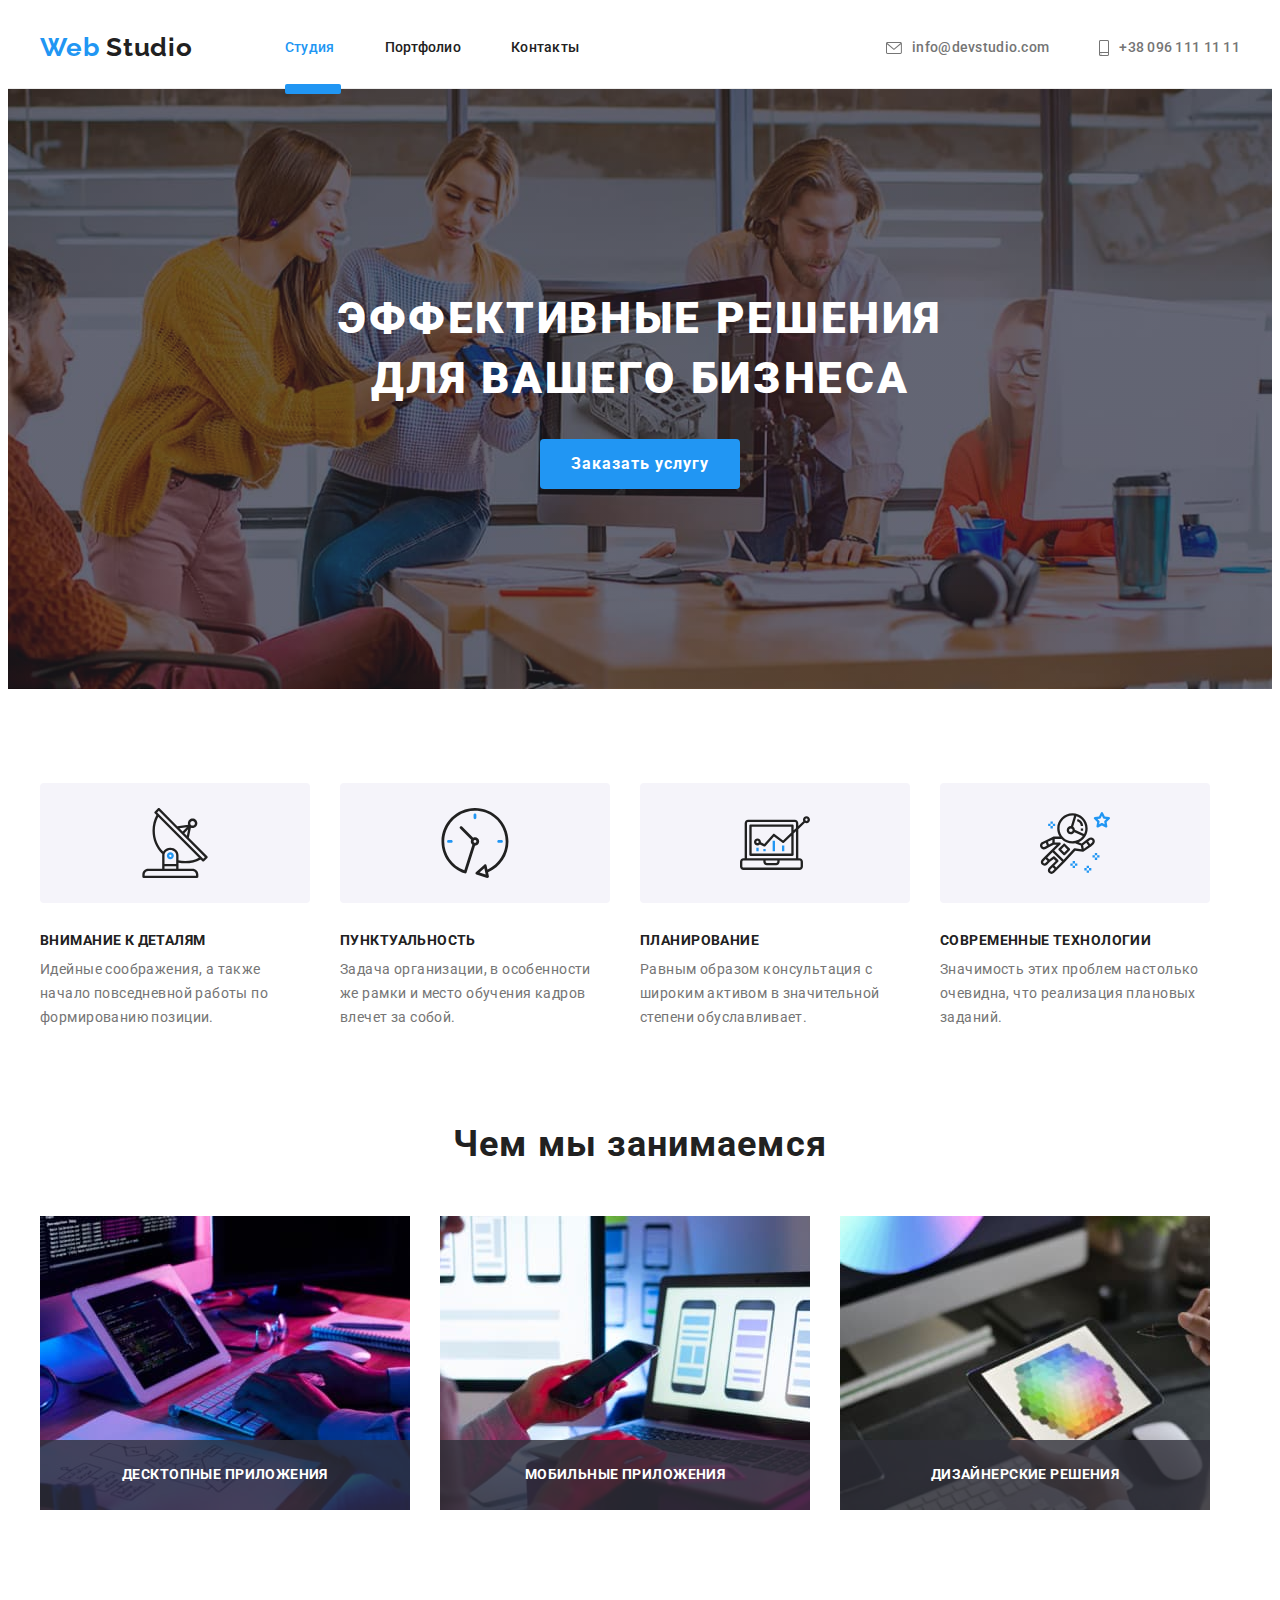
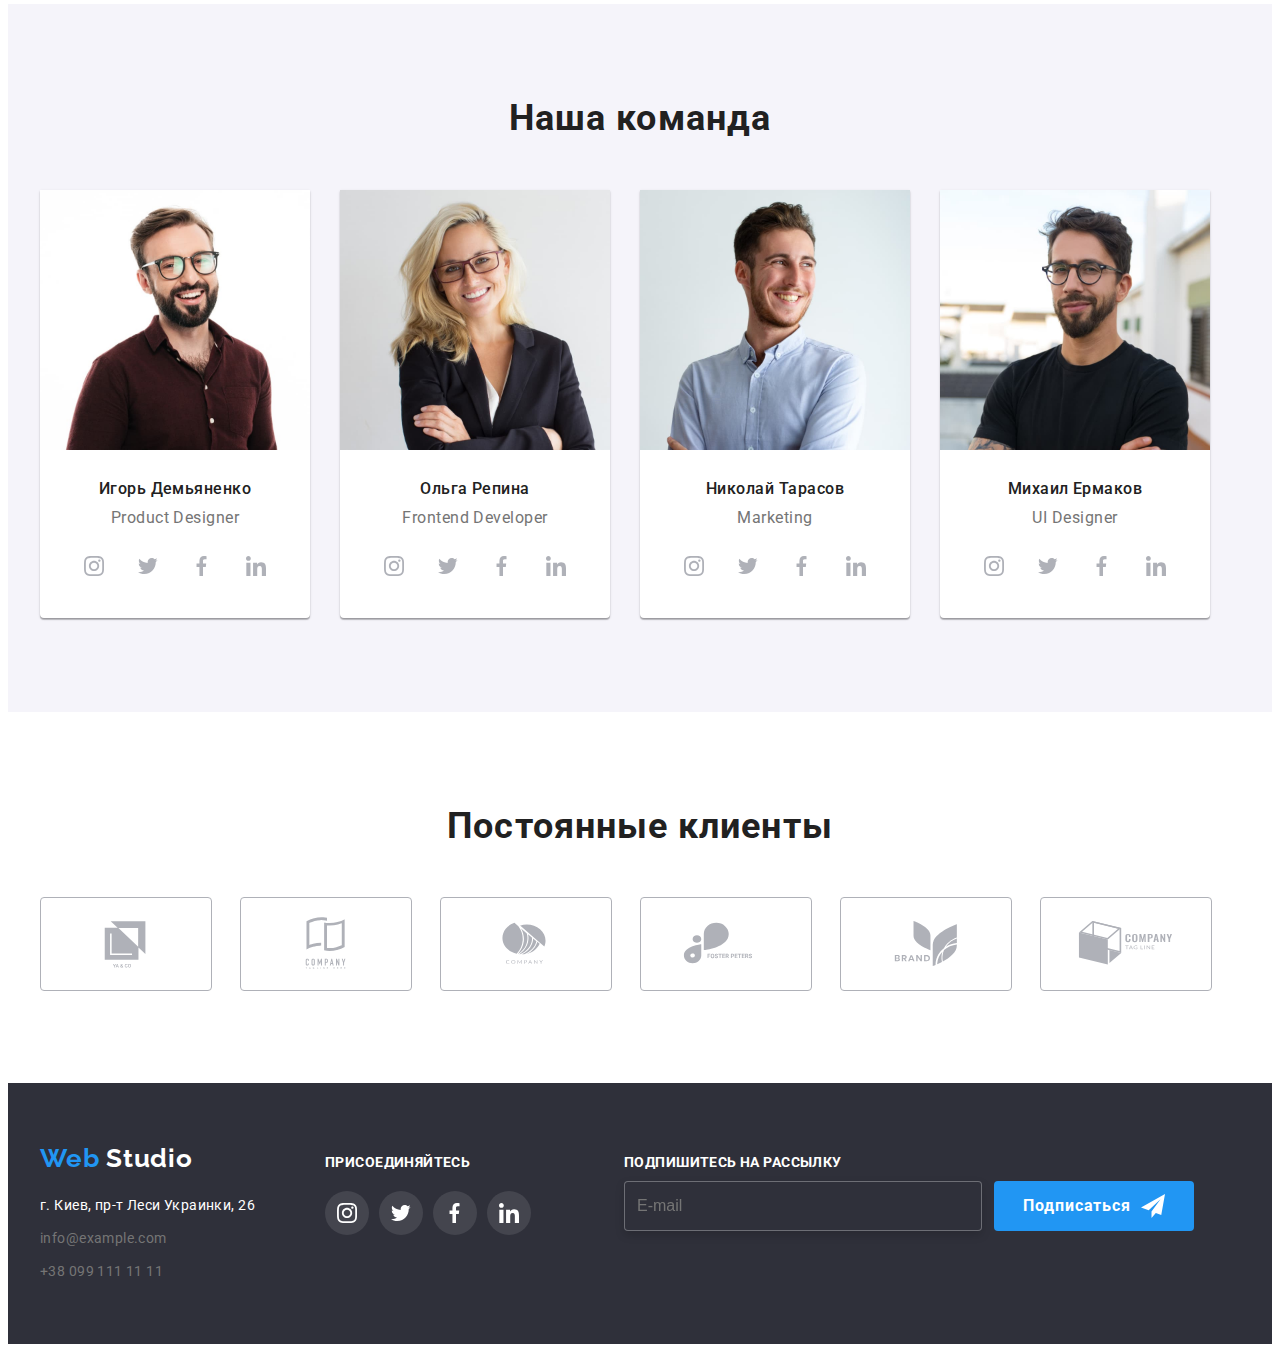
==== commit 8fdaff70: "Рефакторинг футера" ====
--- a/index.html
+++ b/index.html
@@ -308,45 +308,45 @@
 			<section class="section">
 				<div class="container">
 					<h2 class="primary-tittle">Постоянные клиенты</h2>
-					<ul class="clients">
-						<li class="clients-list">
-							<a class="clients-link" href="">
-								<svg class="clients-icon">
+					<ul class="clients-list">
+						<li class="clients-list__item">
+							<a class="clients-list__link" href="">
+								<svg class="clients-list__icon">
 									<use href="./images/icons.svg#yago"></use>
 								</svg>
 							</a>
 						</li>
-						<li class="clients-list">
-							<a class="clients-link" href="">
-								<svg class="clients-icon">
+						<li class="clients-list__item">
+							<a class="clients-list__link" href="">
+								<svg class="clients-list__icon">
 									<use href="./images/icons.svg#companytag"></use>
 								</svg>
 							</a>
 						</li>
-						<li class="clients-list">
-							<a class="clients-link" href="">
-								<svg class="clients-icon">
+						<li class="clients-list__item">
+							<a class="clients-list__link" href="">
+								<svg class="clients-list__icon">
 									<use href="./images/icons.svg#company"></use>
 								</svg>
 							</a>
 						</li>
-						<li class="clients-list">
-							<a class="clients-link" href="">
-								<svg class="clients-icon">
+						<li class="clients-list__item">
+							<a class="clients-list__link" href="">
+								<svg class="clients-list__icon">
 									<use href="./images/icons.svg#foster"></use>
 								</svg>
 							</a>
 						</li>
-						<li class="clients-list">
-							<a class="clients-link" href="#">
-								<svg class="clients-icon">
+						<li class="clients-list__item">
+							<a class="clients-list__link" href="#">
+								<svg class="clients-list__icon">
 									<use href="./images/icons.svg#brand"></use>
 								</svg>
 							</a>
 						</li>
-						<li class="clients-list">
-							<a class="clients-link" href="">
-								<svg class="clients-icon">
+						<li class="clients-list__item">
+							<a class="clients-list__link" href="">
+								<svg class="clients-list__icon">
 									<use href="./images/icons.svg#companyline"></use>
 								</svg>
 							</a>
@@ -357,16 +357,16 @@
 		</main>
 		<footer class="footer">
 			<div class="container footer-wrapper">
-				<div class="footer-contacts-wrapper">
+				<div class="address-list__contacts-wrapper">
 					<a class="footer-logo link" href="./index.html" lang="en">
 						<span class="logo-main_accent">Web</span>
 						<span class="logo-footer_accent">Studio</span>
 					</a>
 					<address class="address">
 						<ul class="list">
-							<li class="footer-text-margin">
+							<li class="address-list">
 								<a
-									class="footer-text"
+									class="address-list__text"
 									href="https://goo.gl/maps/CnC2TCS1E6ZWtg9c6"
 									target="_blank"
 									rel="noreferrer noopener"
@@ -374,18 +374,18 @@
 									г. Киев, пр-т Леси Украинки, 26
 								</a>
 							</li>
-							<li class="footer-text-margin">
-								<a class="footer-text footer-contacts" href="mailto:info@example.com">info@example.com</a>
+							<li class="address-list">
+								<a class="address-list__text address-list__contacts" href="mailto:info@example.com">info@example.com</a>
 							</li>
-							<li class="footer-text-margin">
-								<a class="footer-text footer-contacts" href="tel:+380991111111">+38 099 111 11 11</a>
+							<li class="address-list">
+								<a class="address-list__text address-list__contacts" href="tel:+380991111111">+38 099 111 11 11</a>
 							</li>
 						</ul>
 					</address>
 				</div>
 				<div class="footer-social-container">
 					<h3 class="secondary-tittle">присоединяйтесь</h3>
-					<ul class="footer-social-list">
+					<ul class="social-list">
 						<li class="social-list__item">
 							<a class="social-list__link" href="https://www.instagram.com/" target="_blank">
 								<svg class="social-list__icon" width="20" height="20">
@@ -418,11 +418,11 @@
 				</div>
 				<div class="newsletter-wrapper">
 					<h3 class="secondary-tittle">Подпишитесь на рассылку</h2>
-						<div class="newsletter-wrapper-item">
-							<input class="newsletter" name="user-mail-newsletter" placeholder="E-mail">
+						<div class="newsletter">
+							<input class="newsletter__input" name="user-mail-newsletter" placeholder="E-mail">
 							<button type="submit" class="button">Подписаться
 							<span class="newsletter-icon-wrapper">
-								<svg class="newsletter-icon" width="24" height="24">
+								<svg width="24" height="24">
 									<use href="./images/icons.svg#icon-send"></use>
 								</svg>
 							</span>
--- a/css/main.min.css
+++ b/css/main.min.css
@@ -1,2 +1,2 @@
-:root{--primary-page-color: #ffffff;--primary-text-color: #757575;--secondary-text-color: #212121;--accent-page-color: #2196f3;--hero-background-color: #c4c4c4;--hero-gradient-color: rgba(47, 48, 58, 0.4);--team-section-color: #f5f4fa;--background-button-color: #188ce8;--portfolio-border-color: #eeeeee;--header-border-color: #ececec;--hero-footer-color: #2f303a;--social-icon-color: #afb1b8;--background-social-icon: rgba(255, 255, 255, 0.1);--footer-contacts-color: rgba(255, 255, 255, 0.6);--first-card-shadow: rgba(0, 0, 0, 0.12);--second-card-shadow: rgba(0, 0, 0, 0.14);--third-card-shadow: rgba(0, 0, 0, 0.2);--main-cubic-bezier: cubic-bezier(0.4, 0, 0.2, 1)}.main-tittle{margin-left:auto;margin-right:auto;width:696px;font-weight:900;font-size:44px;line-height:1.36;text-align:center;letter-spacing:0.06em;text-transform:uppercase;color:var(--primary-page-color);margin-bottom:30px}.primary-tittle{margin-bottom:50px;font-weight:700;font-size:36px;line-height:1.16;text-align:center;letter-spacing:0.03em;color:var(--secondary-text-color)}.secondary-tittle{margin-bottom:10px;font-weight:700;font-size:14px;line-height:1.14;letter-spacing:0.03em;text-transform:uppercase;color:var(--secondary-text-color)}.modal-form__tittle{font-weight:700;font-size:20px;line-height:1.15;letter-spacing:0.03em;color:#212121}.text{width:270px;font-size:14px;line-height:1.71;letter-spacing:0.03em}.activity__text{font-weight:700;font-size:14px;line-height:1.14;text-align:center;letter-spacing:0.03em;text-transform:uppercase;color:var(--primary-page-color)}.portfolio-tittle{margin-bottom:4px;font-weight:700;font-size:18px;line-height:2;letter-spacing:0.06em;color:var(--secondary-text-color)}.portfolio-paragraph{font-size:16px;line-height:1.87;letter-spacing:0.03em;color:var(--primary-text-color)}.visually-hidden{position:absolute;width:1px;height:1px;margin:-1px;border:0;padding:0;white-space:nowrap;clip-path:inset(100%);clip:rect(0 0 0 0);overflow:hidden}h1,h2,h3,p{margin-top:0;margin-bottom:0}ul,ol{margin-top:0;margin-bottom:0;padding-left:0;list-style:none}img{display:block;max-width:100%;height:auto}.list{list-style-type:none}.link{text-decoration:none}.page{color:var(--primary-text-color);font-family:"Roboto", sans-serif;background:var(--primary-page-color)}.section{padding-top:94px;padding-bottom:94px}.address{font-style:normal}.container{width:1200px;padding-left:15px;padding-right:15px;margin-left:auto;margin-right:auto}.header{border-bottom:1px solid var(--header-border-color)}.header-container{display:flex;align-items:center;font-weight:500;font-size:14px;line-height:1.14;letter-spacing:0.02em;text-decoration:none}.navigation{display:flex;align-items:center}.nav-list{display:flex;align-items:center}.nav-list .current::after{position:absolute;bottom:0;left:0;content:"";width:100%;height:4px;top:44.4px;border-radius:2px;background-color:#2196f3;border-style:solid}.nav-list__item{position:relative}.nav-list__item:not(:last-child){margin-right:50px}.nav-list__text{color:var(--secondary-text-color);transition-property:color;transition-duration:250ms;transition-timing-function:var(--main-cubic-bezier)}.nav-list__text:hover,.nav-list__text:focus{color:var(--accent-page-color)}.nav-list__text.current{color:var(--accent-page-color)}.contacts{display:flex;margin-left:auto}.contacts__list:not(:last-child){margin-right:50px}.contacts__link{display:flex;align-items:center;font-family:inherit;color:var(--primary-text-color);text-decoration:none;transition-property:color;transition-duration:250ms;transition-timing-function:var(--main-cubic-bezier)}.contacts__link:focus,.contacts__link:hover{color:var(--accent-page-color)}.contacts__icon{fill:var(--primary-text-color);margin-right:10px;cursor:pointer;transition-property:fill;transition-duration:250ms;transition-timing-function:var(--main-cubic-bezier)}.contacts__link:focus .contacts__icon,.contacts__link:hover .contacts__icon{fill:var(--accent-page-color)}.logo{padding-top:24px;padding-bottom:25px;font-family:Raleway;font-weight:700;font-size:26px;line-height:1.19;letter-spacing:0.03em;margin-right:92px;color:var(--secondary-text-color)}.logo-main_accent{color:var(--accent-page-color)}.footer-logo{display:block;margin-bottom:20px;font-family:Raleway;font-weight:700;font-size:26px;line-height:1.19;letter-spacing:0.03em}.logo-footer_accent{color:var(--primary-page-color)}.hero{max-width:1600px;margin-left:auto;margin-right:auto;background-color:var(--h1ero-footer-color);padding-top:200px;padding-bottom:200px;text-align:center}.overlay{background-image:linear-gradient(rgba(47,48,58,0.4), rgba(47,48,58,0.4)),url(../images/bg-hero.jpg);background-color:var(--hero-background-color);background-size:cover;background-repeat:no-repeat;background-position:center}.button{min-width:200px;padding:10px 22px;font-family:inherit;font-weight:700;font-size:16px;line-height:1.87;text-align:center;letter-spacing:0.06em;color:var(--primary-page-color);background:var(--accent-page-color);cursor:pointer;border-radius:4px;border:transparent;transition:color 250ms var(--main-cubic-bezier),background 250ms var(--main-cubic-bezier)}.button:hover{color:var(--primary-page-color);background:var(--background-button-color)}.backdrop-modal{position:fixed;top:0;left:0;width:100vw;height:100vh;background:rgba(0,0,0,0.2);transition:opacity 250ms var(--main-cubic-bezier),visibility 250ms var(--main-cubic-bezier),transform 250ms var(--main-cubic-bezier)}.backdrop-modal.is-hidden{opacity:0;visibility:hidden;pointer-events:none;transform:scale(1.25)}.modal{position:absolute;top:50%;left:50%;padding:40px;transform:translate(-50%, -50%) scale(1);width:528px;height:580px;background:var(--primary-page-color);box-shadow:0px 1px 3px rgba(0,0,0,0.12),0px 1px 1px rgba(0,0,0,0.14),0px 2px 1px rgba(0,0,0,0.2);border-radius:4px}.modal-btn-close{position:absolute;top:8px;right:8px;width:30px;height:30px;display:flex;justify-content:center;align-items:center;padding:0;border-radius:50%;background:var(--primary-page-color);border:1px solid rgba(0,0,0,0.1);cursor:pointer}.modal-btn-close:focus,.modal-btn-close:hover{fill:var(--accent-page-color)}.modal-form__label{display:block;margin-top:10px;font-size:12px;width:100%;line-height:1.16;letter-spacing:0.01em;color:#757575}.modal-form__label:first-of-type{margin-top:12px}.modal-form__input{width:100%;height:40px;padding-left:42px;border:1px solid rgba(33,33,33,0.2);box-sizing:border-box;border-radius:4px;cursor:pointer;transition:border-color 250ms var(--main-cubic-bezier)}.modal-form__input:focus,.modal-form__input:hover{outline:none;border-color:var(--accent-page-color)}.modal-textarea{display:block;width:100%;height:120px;margin-top:4px;padding:16px 12px;border:1px solid rgba(33,33,33,0.2);box-sizing:border-box;border-radius:4px;resize:none;transition:border-color 250ms var(--main-cubic-bezier)}.modal-textarea:focus,.modal-textarea:hover{border-color:var(--accent-page-color)}.modal-checkbox-wrapper{width:100%;margin-top:25px}.modal-checkbox{-webkit-appearance:none;-moz-appearance:none;appearance:none;position:absolute}.modal-checkbox-label{display:flex;justify-content:center;align-items:center;font-size:14px}.checkbox-icon{display:inline-block;margin-right:8px;content:'';width:16px;height:15px;border:2px solid var(--secondary-text-color);cursor:pointer;border-radius:2px}.modal-checkbox:checked+.checkbox-icon{background-position:center;background-image:url(../images/icon-check2.svg);background-repeat:no-repeat;background-color:var(--accent-page-color);border-color:var(--accent-page-color)}.modal-form .button{display:block;margin-top:30px;margin-left:auto;margin-right:auto}.modal-icons-wrapper{position:relative;margin-top:4px}.modal__icons{position:absolute;top:50%;left:12px;transform:translateY(-50%);transition:fill 250ms var(--main-cubic-bezier)}.modal-form__input:focus+.modal__icons,.modal-form__input:hover+.modal__icons{fill:var(--accent-page-color)}.advantages-icon-box{display:flex;justify-content:center;align-items:center;margin-bottom:30px;width:270px;height:120px;background-color:var(--team-section-color);border-radius:4px}.advantages{display:flex;align-items:center}.advantages__list:not(:last-child){margin-right:30px}.section-activity{padding-top:0px}.activity{display:flex}.activity__item:not(:last-child){margin-right:30px}.activity__image-wrapper{position:relative}.activity__text-wrapper{position:absolute;bottom:0;left:0;display:flex;justify-content:center;align-items:center;height:70px;width:100%;background:rgba(47,48,58,0.8)}.section-team{background-color:var(--team-section-color)}.team-list{display:flex}.team-list__item:not(:last-child){margin-right:30px}.team-card{padding-top:30px;padding-bottom:30px}.team-card__initials{font-weight:500;font-size:16px;line-height:1.18;text-align:center;letter-spacing:0.03em;color:var(--secondary-text-color)}.team-card__position{margin-top:10px;font-size:16px;line-height:1.18;text-align:center;letter-spacing:0.03em;margin-bottom:16px}.сard-background{background:var(--primary-page-color);box-shadow:0px 1px 3px var(--first-card-shadow),0px 1px 1px var(--second-card-shadow),0px 2px 1px var(--third-card-shadow);border-radius:0px 0px 4px 4px}.social-list{display:flex;justify-content:center;align-items:center}.social-list__item:not(:last-child){margin-right:10px}.social-list__link{display:flex;justify-content:center;align-items:center;width:44px;height:44px;border-radius:50%;transition-property:background-color;transition-duration:250ms;transition-timing-function:var(--main-cubic-bezier)}.social-list__link:focus,.social-list__link:hover{background-color:var(--accent-page-color)}.social-list__link:focus .social-list__icon,.social-list__link:hover .social-list__icon{fill:var(--primary-page-color)}.social-list__icon{fill:var(--social-icon-color);transition-property:fill;transition-duration:250ms;transition-timing-function:var(--main-cubic-bezier)}.clients{display:flex}.clients-list{width:170px;height:92px}.clients-list:not(:last-child){margin-right:30px}.clients-icon{width:106px;height:60px;fill:var(--social-icon-color);transition-property:fill;transition-duration:250ms;transition-timing-function:var(--main-cubic-bezier)}.clients-link{display:flex;justify-content:center;align-items:center;width:100%;height:100%;border:1px solid var(--social-icon-color);border-radius:4px;transition-property:color;transition-duration:250ms;transition-timing-function:var(--main-cubic-bezier)}.clients-link:hover,.clients-link:focus{border:1px solid var(--accent-page-color)}.clients-link:hover .clients-icon,.clients-link:focus .clients-icon{fill:var(--accent-page-color)}.footer{background-color:var(--hero-footer-color);padding-top:60px;padding-bottom:60px}.footer-text{font-family:inherit;font-size:14px;line-height:1.71;letter-spacing:0.03em;color:var(--primary-page-color);text-decoration:none;transition-property:color;transition-duration:250ms;transition-timing-function:var(--main-cubic-bezier)}.footer-contacts{color:var(--footer-contacts-color)}.footer-text:hover,.footer-text:focus{color:var(--accent-page-color)}.footer-text-margin:not(:last-child){margin-bottom:9px}.footer-wrapper{display:flex;align-items:baseline}.footer-contacts-wrapper{display:flex;flex-direction:column;flex-grow:1}.footer-social-container{margin-left:70px}.footer-social-container .secondary-tittle{margin-bottom:20px}.footer-social-list{display:flex;align-items:center}.footer-social-container .secondary-tittle{color:var(--primary-page-color)}.footer-social-container .social-list-icon{fill:var(--primary-page-color)}.footer-social-container .social-list-link{background-color:var(--background-social-icon)}.footer-social-container .social-list-link:hover,.footer-social-container .social-list-link:focus{background-color:var(--accent-page-color)}.footer-social-container .social-list-link:hover .social-list-icon,.footer-social-container .social-list-link:focus .social-list-icon{fill:var(--primary-page-color)}.newsletter-wrapper{width:570px;margin-left:93px}.newsletter-wrapper-item{display:flex;align-items:center}.newsletter-wrapper-item .button{display:flex;justify-content:center;align-items:center;height:50px}.newsletter{width:358px;height:50px;margin-right:12px;padding-left:12px;background-color:var(--hero-footer-color);color:var(--primary-page-color);border:1px solid rgba(255,255,255,0.3);box-sizing:border-box;filter:drop-shadow(0px 4px 4px rgba(0,0,0,0.15));border-radius:4px}.newsletter:placeholder-shown{font-size:16px;line-height:1.25;color:var(--footer-contacts-color)}.newsletter-wrapper .secondary-tittle{color:var(--primary-page-color)}.newsletter-icon-wrapper{display:flex;align-items:center;margin-left:10px}.portfolio-button{padding:6px 22px;font-family:inherit;font-weight:500;font-size:16px;line-height:1.62;text-align:center;letter-spacing:0.03em;color:var(--secondary-text-color);background-color:var(--team-section-color);cursor:pointer;border-radius:4px;border:transparent;transition-property:color, background, box-shadow;transition-duration:250ms;transition-timing-function:var(--main-cubic-bezier)}.portfolio-button-item:not(:last-child){margin-right:8px}.portfolio-button:hover,.portfolio-button:focus{color:var(--primary-page-color);background:var(--accent-page-color);box-shadow:0px 3px 1px rgba(0,0,0,0.1),0px 1px 2px rgba(0,0,0,0.08),0px 2px 2px rgba(0,0,0,0.12)}.portfolio-button-list{display:flex;justify-content:center;margin-bottom:50px}.portfolio-image{display:flex;flex-wrap:wrap;margin-left:-30px;margin-top:-30px}.portfolio-image-list{flex-basis:calc((100% - 90px) / 3);margin-left:30px;margin-top:30px;border:1px solid var(--portfolio-border-color);border-top:none;background:var(--primary-page-color);box-sizing:border-box}.portfolio-image-link{position:relative;display:block;text-decoration:none;transition-property:box-shadow;transition-duration:250ms;transition-timing-function:var(--main-cubic-bezier)}.portfolio-image-link:hover,.portfolio-image-link:focus{box-shadow:0px 1px 1px rgba(0,0,0,0.12),0px 4px 4px rgba(0,0,0,0.06),1px 4px 6px rgba(0,0,0,0.16)}.portfolio-image-background{padding:20px 24px}.container-img-overlay{position:relative;overflow:hidden}.overlay-portfolio{position:absolute;top:0;left:0;width:100%;height:100%;background-color:rgba(33,150,243,0.9);transform:translateY(100%);transition:transform 250ms var(--main-cubic-bezier),overflow 250ms var(--main-cubic-bezier)}.text-overlay{padding-left:24px;padding-top:63px;font-size:18px;font-weight:400;line-height:28px;letter-spacing:0.03em;color:#fff}.portfolio-image-link:hover .overlay-portfolio,.portfolio-image-link:focus .overlay-portfolio{transform:translateY(0);overflow:visible}
+:root{--primary-page-color: #ffffff;--primary-text-color: #757575;--secondary-text-color: #212121;--accent-page-color: #2196f3;--hero-background-color: #c4c4c4;--hero-gradient-color: rgba(47, 48, 58, 0.4);--team-section-color: #f5f4fa;--background-button-color: #188ce8;--portfolio-border-color: #eeeeee;--header-border-color: #ececec;--hero-footer-color: #2f303a;--social-icon-color: #afb1b8;--background-social-icon: rgba(255, 255, 255, 0.1);--footer-contacts-color: rgba(255, 255, 255, 0.6);--first-card-shadow: rgba(0, 0, 0, 0.12);--second-card-shadow: rgba(0, 0, 0, 0.14);--third-card-shadow: rgba(0, 0, 0, 0.2);--main-cubic-bezier: cubic-bezier(0.4, 0, 0.2, 1)}.main-tittle{margin-left:auto;margin-right:auto;width:696px;font-weight:900;font-size:44px;line-height:1.36;text-align:center;letter-spacing:0.06em;text-transform:uppercase;color:var(--primary-page-color);margin-bottom:30px}.primary-tittle{margin-bottom:50px;font-weight:700;font-size:36px;line-height:1.16;text-align:center;letter-spacing:0.03em;color:var(--secondary-text-color)}.secondary-tittle{margin-bottom:10px;font-weight:700;font-size:14px;line-height:1.14;letter-spacing:0.03em;text-transform:uppercase;color:var(--secondary-text-color)}.modal-form__tittle{font-weight:700;font-size:20px;line-height:1.15;letter-spacing:0.03em;color:#212121}.text{width:270px;font-size:14px;line-height:1.71;letter-spacing:0.03em}.activity__text{font-weight:700;font-size:14px;line-height:1.14;text-align:center;letter-spacing:0.03em;text-transform:uppercase;color:var(--primary-page-color)}.portfolio-tittle{margin-bottom:4px;font-weight:700;font-size:18px;line-height:2;letter-spacing:0.06em;color:var(--secondary-text-color)}.portfolio-paragraph{font-size:16px;line-height:1.87;letter-spacing:0.03em;color:var(--primary-text-color)}.visually-hidden{position:absolute;width:1px;height:1px;margin:-1px;border:0;padding:0;white-space:nowrap;clip-path:inset(100%);clip:rect(0 0 0 0);overflow:hidden}h1,h2,h3,p{margin-top:0;margin-bottom:0}ul,ol{margin-top:0;margin-bottom:0;padding-left:0;list-style:none}img{display:block;max-width:100%;height:auto}.list{list-style-type:none}.link{text-decoration:none}.page{color:var(--primary-text-color);font-family:"Roboto", sans-serif;background:var(--primary-page-color)}.section{padding-top:94px;padding-bottom:94px}.address{font-style:normal}.container{width:1200px;padding-left:15px;padding-right:15px;margin-left:auto;margin-right:auto}.header{border-bottom:1px solid var(--header-border-color)}.header-container{display:flex;align-items:center;font-weight:500;font-size:14px;line-height:1.14;letter-spacing:0.02em;text-decoration:none}.navigation{display:flex;align-items:center}.nav-list{display:flex;align-items:center}.nav-list .current::after{position:absolute;bottom:0;left:0;content:"";width:100%;height:4px;top:44.4px;border-radius:2px;background-color:#2196f3;border-style:solid}.nav-list__item{position:relative}.nav-list__item:not(:last-child){margin-right:50px}.nav-list__text{color:var(--secondary-text-color);transition-property:color;transition-duration:250ms;transition-timing-function:var(--main-cubic-bezier)}.nav-list__text:hover,.nav-list__text:focus{color:var(--accent-page-color)}.nav-list__text.current{color:var(--accent-page-color)}.contacts{display:flex;margin-left:auto}.contacts__list:not(:last-child){margin-right:50px}.contacts__link{display:flex;align-items:center;font-family:inherit;color:var(--primary-text-color);text-decoration:none;transition-property:color;transition-duration:250ms;transition-timing-function:var(--main-cubic-bezier)}.contacts__link:focus,.contacts__link:hover{color:var(--accent-page-color)}.contacts__icon{fill:var(--primary-text-color);margin-right:10px;cursor:pointer;transition-property:fill;transition-duration:250ms;transition-timing-function:var(--main-cubic-bezier)}.contacts__link:focus .contacts__icon,.contacts__link:hover .contacts__icon{fill:var(--accent-page-color)}.logo{padding-top:24px;padding-bottom:25px;font-family:Raleway;font-weight:700;font-size:26px;line-height:1.19;letter-spacing:0.03em;margin-right:92px;color:var(--secondary-text-color)}.logo-main_accent{color:var(--accent-page-color)}.footer-logo{display:block;margin-bottom:20px;font-family:Raleway;font-weight:700;font-size:26px;line-height:1.19;letter-spacing:0.03em}.logo-footer_accent{color:var(--primary-page-color)}.hero{max-width:1600px;margin-left:auto;margin-right:auto;background-color:var(--h1ero-footer-color);padding-top:200px;padding-bottom:200px;text-align:center}.overlay{background-image:linear-gradient(rgba(47,48,58,0.4), rgba(47,48,58,0.4)),url(../images/bg-hero.jpg);background-color:var(--hero-background-color);background-size:cover;background-repeat:no-repeat;background-position:center}.button{min-width:200px;padding:10px 22px;font-family:inherit;font-weight:700;font-size:16px;line-height:1.87;text-align:center;letter-spacing:0.06em;color:var(--primary-page-color);background:var(--accent-page-color);cursor:pointer;border-radius:4px;border:transparent;transition:color 250ms var(--main-cubic-bezier),background 250ms var(--main-cubic-bezier)}.button:hover{color:var(--primary-page-color);background:var(--background-button-color)}.backdrop-modal{position:fixed;top:0;left:0;width:100vw;height:100vh;background:rgba(0,0,0,0.2);transition:opacity 250ms var(--main-cubic-bezier),visibility 250ms var(--main-cubic-bezier),transform 250ms var(--main-cubic-bezier)}.backdrop-modal.is-hidden{opacity:0;visibility:hidden;pointer-events:none;transform:scale(1.25)}.modal{position:absolute;top:50%;left:50%;padding:40px;transform:translate(-50%, -50%) scale(1);width:528px;height:580px;background:var(--primary-page-color);box-shadow:0px 1px 3px rgba(0,0,0,0.12),0px 1px 1px rgba(0,0,0,0.14),0px 2px 1px rgba(0,0,0,0.2);border-radius:4px}.modal-btn-close{position:absolute;top:8px;right:8px;width:30px;height:30px;display:flex;justify-content:center;align-items:center;padding:0;border-radius:50%;background:var(--primary-page-color);border:1px solid rgba(0,0,0,0.1);cursor:pointer}.modal-btn-close:focus,.modal-btn-close:hover{fill:var(--accent-page-color)}.modal-form__label{display:block;margin-top:10px;font-size:12px;width:100%;line-height:1.16;letter-spacing:0.01em;color:#757575}.modal-form__label:first-of-type{margin-top:12px}.modal-form__input{width:100%;height:40px;padding-left:42px;border:1px solid rgba(33,33,33,0.2);box-sizing:border-box;border-radius:4px;cursor:pointer;transition:border-color 250ms var(--main-cubic-bezier)}.modal-form__input:focus,.modal-form__input:hover{outline:none;border-color:var(--accent-page-color)}.modal-textarea{display:block;width:100%;height:120px;margin-top:4px;padding:16px 12px;border:1px solid rgba(33,33,33,0.2);box-sizing:border-box;border-radius:4px;resize:none;transition:border-color 250ms var(--main-cubic-bezier)}.modal-textarea:focus,.modal-textarea:hover{border-color:var(--accent-page-color)}.modal-checkbox-wrapper{width:100%;margin-top:25px}.modal-checkbox{-webkit-appearance:none;-moz-appearance:none;appearance:none;position:absolute}.modal-checkbox-label{display:flex;justify-content:center;align-items:center;font-size:14px}.checkbox-icon{display:inline-block;margin-right:8px;content:'';width:16px;height:15px;border:2px solid var(--secondary-text-color);cursor:pointer;border-radius:2px}.modal-checkbox:checked+.checkbox-icon{background-position:center;background-image:url(../images/icon-check2.svg);background-repeat:no-repeat;background-color:var(--accent-page-color);border-color:var(--accent-page-color)}.modal-form .button{display:block;margin-top:30px;margin-left:auto;margin-right:auto}.modal-icons-wrapper{position:relative;margin-top:4px}.modal__icons{position:absolute;top:50%;left:12px;transform:translateY(-50%);transition:fill 250ms var(--main-cubic-bezier)}.modal-form__input:focus+.modal__icons,.modal-form__input:hover+.modal__icons{fill:var(--accent-page-color)}.advantages-icon-box{display:flex;justify-content:center;align-items:center;margin-bottom:30px;width:270px;height:120px;background-color:var(--team-section-color);border-radius:4px}.advantages{display:flex;align-items:center}.advantages__list:not(:last-child){margin-right:30px}.section-activity{padding-top:0px}.activity{display:flex}.activity__item:not(:last-child){margin-right:30px}.activity__image-wrapper{position:relative}.activity__text-wrapper{position:absolute;bottom:0;left:0;display:flex;justify-content:center;align-items:center;height:70px;width:100%;background:rgba(47,48,58,0.8)}.section-team{background-color:var(--team-section-color)}.team-list{display:flex}.team-list__item:not(:last-child){margin-right:30px}.team-card{padding-top:30px;padding-bottom:30px}.team-card__initials{font-weight:500;font-size:16px;line-height:1.18;text-align:center;letter-spacing:0.03em;color:var(--secondary-text-color)}.team-card__position{margin-top:10px;font-size:16px;line-height:1.18;text-align:center;letter-spacing:0.03em;margin-bottom:16px}.сard-background{background:var(--primary-page-color);box-shadow:0px 1px 3px var(--first-card-shadow),0px 1px 1px var(--second-card-shadow),0px 2px 1px var(--third-card-shadow);border-radius:0px 0px 4px 4px}.social-list{display:flex;justify-content:center;align-items:center}.social-list__item:not(:last-child){margin-right:10px}.social-list__link{display:flex;justify-content:center;align-items:center;width:44px;height:44px;border-radius:50%;transition-property:background-color;transition-duration:250ms;transition-timing-function:var(--main-cubic-bezier)}.social-list__link:focus,.social-list__link:hover{background-color:var(--accent-page-color)}.social-list__icon{fill:var(--social-icon-color);transition-property:fill;transition-duration:250ms;transition-timing-function:var(--main-cubic-bezier)}.social-list__link:focus .social-list__icon,.social-list__link:hover .social-list__icon{fill:var(--primary-page-color)}.clients-list{display:flex}.clients-list__item{width:170px;height:92px}.clients-list__item:not(:last-child){margin-right:30px}.clients-list__link{display:flex;justify-content:center;align-items:center;width:100%;height:100%;border:1px solid var(--social-icon-color);border-radius:4px;transition-property:color;transition-duration:250ms;transition-timing-function:var(--main-cubic-bezier)}.clients-list__link:hover,.clients-list__link:focus{border:1px solid var(--accent-page-color)}.clients-list__icon{width:106px;height:60px;fill:var(--social-icon-color);transition-property:fill;transition-duration:250ms;transition-timing-function:var(--main-cubic-bezier)}.clients-list__link:hover .clients-list__icon,.clients-list__link:focus .clients-list__icon{fill:var(--accent-page-color)}.footer{padding-top:60px;padding-bottom:60px;background-color:var(--hero-footer-color)}.footer-wrapper{display:flex;align-items:baseline}.address-list:not(:last-child){margin-bottom:9px}.address-list__text{font-family:inherit;font-size:14px;line-height:1.71;letter-spacing:0.03em;color:var(--primary-page-color);text-decoration:none;transition-property:color;transition-duration:250ms;transition-timing-function:var(--main-cubic-bezier)}.address-list__text:hover,.address-list__text:focus{color:var(--accent-page-color)}.address-list__contacts{color:var(--address-list__contacts-color)}.contacts-wrapper{display:flex;flex-direction:column;flex-grow:1}.footer-social-container{margin-left:70px}.footer-social-container .secondary-tittle{margin-bottom:20px}.footer-social-container .secondary-tittle{color:var(--primary-page-color)}.footer-social-container .social-list__icon{fill:var(--primary-page-color)}.footer-social-container .social-list__link{background-color:var(--background-social-icon)}.footer-social-container .social-list__link:hover,.footer-social-container .social-list__link:focus{background-color:var(--accent-page-color)}.footer-social-container .social-list__link:hover .social-list__icon,.footer-social-container .social-list__link:focus .social-list__icon{fill:var(--primary-page-color)}.newsletter-wrapper{width:570px;margin-left:93px}.newsletter-wrapper .secondary-tittle{color:var(--primary-page-color)}.newsletter{display:flex;align-items:center}.newsletter .button{display:flex;justify-content:center;align-items:center;height:50px}.newsletter__input{width:358px;height:50px;margin-right:12px;padding-left:12px;background-color:var(--hero-footer-color);color:var(--primary-page-color);border:1px solid rgba(255,255,255,0.3);box-sizing:border-box;filter:drop-shadow(0px 4px 4px rgba(0,0,0,0.15));border-radius:4px}.newsletter__input:placeholder-shown{font-size:16px;line-height:1.25;color:var(--footer-contacts-color)}.newsletter-icon-wrapper{display:flex;align-items:center;margin-left:10px}.portfolio-button{padding:6px 22px;font-family:inherit;font-weight:500;font-size:16px;line-height:1.62;text-align:center;letter-spacing:0.03em;color:var(--secondary-text-color);background-color:var(--team-section-color);cursor:pointer;border-radius:4px;border:transparent;transition-property:color, background, box-shadow;transition-duration:250ms;transition-timing-function:var(--main-cubic-bezier)}.portfolio-button-item:not(:last-child){margin-right:8px}.portfolio-button:hover,.portfolio-button:focus{color:var(--primary-page-color);background:var(--accent-page-color);box-shadow:0px 3px 1px rgba(0,0,0,0.1),0px 1px 2px rgba(0,0,0,0.08),0px 2px 2px rgba(0,0,0,0.12)}.portfolio-button-list{display:flex;justify-content:center;margin-bottom:50px}.portfolio-image{display:flex;flex-wrap:wrap;margin-left:-30px;margin-top:-30px}.portfolio-image-list{flex-basis:calc((100% - 90px) / 3);margin-left:30px;margin-top:30px;border:1px solid var(--portfolio-border-color);border-top:none;background:var(--primary-page-color);box-sizing:border-box}.portfolio-image-link{position:relative;display:block;text-decoration:none;transition-property:box-shadow;transition-duration:250ms;transition-timing-function:var(--main-cubic-bezier)}.portfolio-image-link:hover,.portfolio-image-link:focus{box-shadow:0px 1px 1px rgba(0,0,0,0.12),0px 4px 4px rgba(0,0,0,0.06),1px 4px 6px rgba(0,0,0,0.16)}.portfolio-image-background{padding:20px 24px}.container-img-overlay{position:relative;overflow:hidden}.overlay-portfolio{position:absolute;top:0;left:0;width:100%;height:100%;background-color:rgba(33,150,243,0.9);transform:translateY(100%);transition:transform 250ms var(--main-cubic-bezier),overflow 250ms var(--main-cubic-bezier)}.text-overlay{padding-left:24px;padding-top:63px;font-size:18px;font-weight:400;line-height:28px;letter-spacing:0.03em;color:#fff}.portfolio-image-link:hover .overlay-portfolio,.portfolio-image-link:focus .overlay-portfolio{transform:translateY(0);overflow:visible}
 /*# sourceMappingURL=main.min.css.map */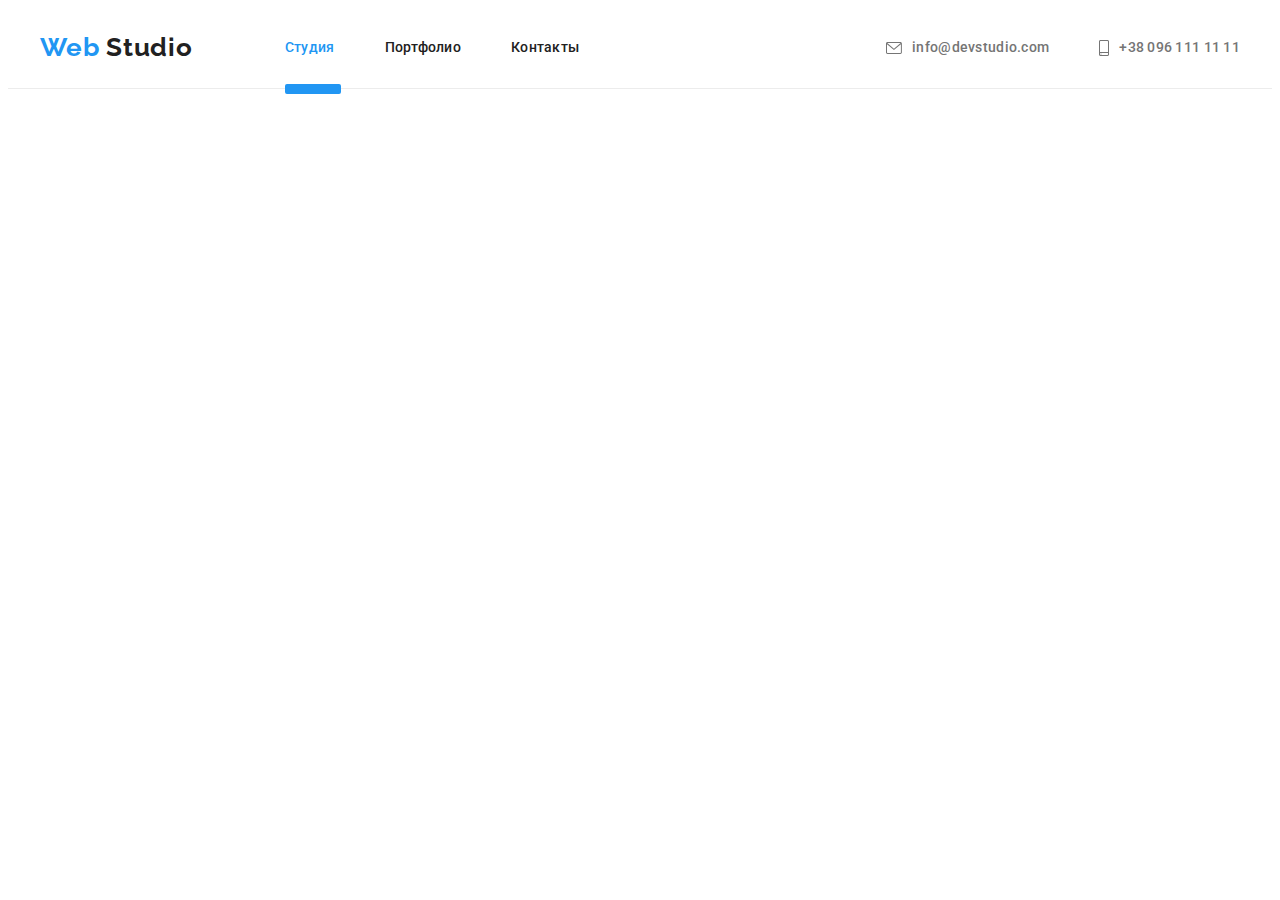
==== commit 9e6122ba: "Додає файли з попереднього завдання та коментує розмітку" ====
--- a/index.html
+++ b/index.html
@@ -17,33 +17,33 @@
 			integrity="sha512-wpPYUAdjBVSE4KJnH1VR1HeZfpl1ub8YT/NKx4PuQ5NmX2tKuGu6U/JRp5y+Y8XG2tV+wKQpNHVUX03MfMFn9Q=="
 			crossorigin="anonymous"
 			referrerpolicy="no-referrer"
-		/>		
-		<link rel="stylesheet" href="./css/main.min.css">
+		/>
+		<link rel="stylesheet" href="./css/main.min.css" />
 		<link rel="shortcut icon" href="#" />
 	</head>
 
 	<body class="page">
 		<header class="header">
-			<div class="container header-container">
+			<div class="container header__container">
 				<nav class="navigation">
-					<a class="logo link" href="./index.html" lang="en">
-						<span class="logo-main_accent">Web</span>
+					<a class="logo" href="./index.html" lang="en">
+						<span class="logo__accent">Web</span>
 						Studio
 					</a>
-					<ul class="list nav-list">
+					<ul class="nav-list">
 						<li class="nav-list__item">
-							<a class="link nav-list__text current" href="./index.html">Студия</a>
+							<a class="nav-list__link nav-list__link--current" href="./index.html">Студия</a>
 						</li>
 						<li class="nav-list__item">
-							<a class="link nav-list__text" href="./portfolio.html">Портфолио</a>
+							<a class="nav-list__link" href="./portfolio.html">Портфолио</a>
 						</li>
 						<li class="nav-list__item">
-							<a class="link nav-list__text" href="">Контакты</a>
+							<a class="nav-list__link" href="">Контакты</a>
 						</li>
 					</ul>
 				</nav>
 				<ul class="contacts">
-					<li class="contacts__list">
+					<li class="contacts__item">
 						<a class="contacts__link" href="mailto:info@devstudio.com">
 							<svg class="contacts__icon" width="16px" height="12px">
 								<use href="./images/icons.svg#mail"></use>
@@ -51,7 +51,7 @@
 							info@devstudio.com
 						</a>
 					</li>
-					<li class="contacts__list">
+					<li class="contacts__item">
 						<a class="contacts__link" href="tel:+380961111111">
 							<svg class="contacts__icon" width="10px" height="16px">
 								<use href="./images/icons.svg#smartphone"></use>
@@ -64,17 +64,17 @@
 		</header>
 
 		<main>
-			<section class="hero overlay">
+			<!-- <section class="hero overlay">
 				<div class="container">
-					<h1 class="main-tittle">ЭФФЕКТИВНЫЕ РЕШЕНИЯ ДЛЯ ВАШЕГО БИЗНЕСА</h1>
+					<h1 class="hero__tittle">ЭФФЕКТИВНЫЕ РЕШЕНИЯ ДЛЯ ВАШЕГО БИЗНЕСА</h1>
 					<button type="button" class="button" data-modal-open>Заказать услугу</button>
 				</div>
 			</section>
 
 			<section class="section">
 				<div class="container">
-					<h2 class="primary-tittle visually-hidden">Преимущества компании</h2>
-					<ul class="list advantages">
+					<h2 class="section-tittle visually-hidden">Преимущества компании</h2>
+					<ul class="advantages">
 						<li class="advantages__list">
 							<div class="advantages-icon-box">
 								<svg width="70" height="70">
@@ -115,49 +115,44 @@
 						</li>
 					</ul>
 				</div>
-			</section>
-
-			<section class="section section-activity">
+			</section> -->
+
+			<!-- <section class="section section--no-padding-top">
 				<div class="container">
-					<h2 class="primary-tittle">Чем мы занимаемся</h2>
-					<ul class="list activity">
+					<h2 class="section-tittle">Чем мы занимаемся</h2>
+					<ul class="activity">
+						<li class="activity__item">							
+								<img src="./images/img.jpg" alt="Набор текста на клавиатуре" width="370" height="294" />
+								<div class="activity__wrapper">
+									<p class="activity__text">Десктопные приложения</p>
+								</div>							
+						</li>
 						<li class="activity__item">
-							<div class="activity__image-wrapper">
-								<img src="./images/img.jpg" alt="Набор текста на клавиатуре" width="370" height="294" />
-								<div class="activity__text-wrapper">
-									<p class="activity__text">Десктопные приложения</p>
-								</div>
-							</div>
-						</li>
-						<li class="activity__item">
-							<div class="activity__image-wrapper">
+							
 								<img src="./images/img2.jpg" alt="Набор текста на клавиатуре" width="370" height="294" />
-								<div class="activity__text-wrapper">
+								<div class="activity__wrapper">
 									<p class="activity__text">Мобильные приложения</p>
-								</div>
-							</div>
-						</li>
-						<li class="activity__item">
-							<div class="activity__image-wrapper">
+								</div>							
+						</li>
+						<li class="activity__item">							
 								<img src="./images/img3.jpg" alt="Набор текста на клавиатуре" width="370" height="294" />
-								<div class="activity__text-wrapper">
+								<div class="activity__wrapper">
 									<p class="activity__text">Дизайнерские решения</p>
-								</div>
-							</div>
-						</li>
-					</ul>
-				</div>
-			</section>
-
-			<section class="section section-team">
+								</div>							
+						</li>
+					</ul>
+				</div>
+			</section> -->
+
+			<!-- <section class="section section--other-background">
 				<div class="container">
-					<h2 class="primary-tittle">Наша команда</h2>
-					<ul class="list team-list">
-						<li class="team-list__item сard-background">
+					<h2 class="section-tittle">Наша команда</h2>
+					<ul class="team-list">
+						<li class="team-list__item">
 							<img src="./images/team1.jpg" alt="Мужчина в очках" width="270" height="260" />
 							<div class="team-card">
-								<h3 class="team-card__initials">Игорь Демьяненко</h3>
-								<p class="team-card__position">Product Designer</p>
+								<h3 class="team-card__tittle">Игорь Демьяненко</h3>
+								<p class="team-card__text">Product Designer</p>
 								<ul class="social-list">
 									<li class="social-list__item">
 										<a class="social-list__link" href="https://www.instagram.com/" target="_blank">
@@ -190,11 +185,11 @@
 								</ul>
 							</div>
 						</li>
-						<li class="team-list__item сard-background">
+						<li class="team-list__item">
 							<img src="./images/team2.jpg" alt="Женщина в очках" width="270" />
 							<div class="team-card">
-								<h3 class="team-card__initials">Ольга Репина</h3>
-								<p class="team-card__position">Frontend Developer</p>
+								<h3 class="team-card__tittle">Ольга Репина</h3>
+								<p class="team-card__text">Frontend Developer</p>
 								<ul class="social-list">
 									<li class="social-list__item">
 										<a class="social-list__link" href="https://www.instagram.com/" target="_blank">
@@ -227,11 +222,11 @@
 								</ul>
 							</div>
 						</li>
-						<li class="team-list__item сard-background">
+						<li class="team-list__item">
 							<img src="./images/team3.jpg" alt="Мужчина" width="270" />
 							<div class="team-card">
-								<h3 class="team-card__initials">Николай Тарасов</h3>
-								<p class="team-card__position">Marketing</p>
+								<h3 class="team-card__tittle">Николай Тарасов</h3>
+								<p class="team-card__text">Marketing</p>
 								<ul class="social-list">
 									<li class="social-list__item">
 										<a class="social-list__link" href="https://www.instagram.com/" target="_blank">
@@ -264,11 +259,11 @@
 								</ul>
 							</div>
 						</li>
-						<li class="team-list__item сard-background">
+						<li class="team-list__item">
 							<img src="./images/team4.jpg" alt="Мужчина в очках" width="270" />
 							<div class="team-card">
-								<h3 class="team-card__initials">Михаил Ермаков</h3>
-								<p class="team-card__position">UI Designer</p>
+								<h3 class="team-card__tittle">Михаил Ермаков</h3>
+								<p class="team-card__text">UI Designer</p>
 								<ul class="social-list">
 									<li class="social-list__item">
 										<a class="social-list__link" href="https://www.instagram.com/" target="_blank">
@@ -303,11 +298,11 @@
 						</li>
 					</ul>
 				</div>
-			</section>
-
-			<section class="section">
+			</section> -->
+
+			<!-- <section class="section">
 				<div class="container">
-					<h2 class="primary-tittle">Постоянные клиенты</h2>
+					<h2 class="section-tittle">Постоянные клиенты</h2>
 					<ul class="clients-list">
 						<li class="clients-list__item">
 							<a class="clients-list__link" href="">
@@ -353,13 +348,13 @@
 						</li>
 					</ul>
 				</div>
-			</section>
+			</section> -->
 		</main>
-		<footer class="footer">
+		<!-- <footer class="footer">
 			<div class="container footer-wrapper">
 				<div class="address-list__contacts-wrapper">
 					<a class="footer-logo link" href="./index.html" lang="en">
-						<span class="logo-main_accent">Web</span>
+						<span class="logo__accent">Web</span>
 						<span class="logo-footer_accent">Studio</span>
 					</a>
 					<address class="address">
@@ -430,8 +425,8 @@
 						</div>
 				</div>
 			</div>
-		</footer>
-		<div class="backdrop-modal is-hidden" data-modal>
+		</footer> -->
+		<!-- <div class="backdrop-modal is-hidden" data-modal>
 			<div class="modal">
 				<form class="modal-form">
 					<p class="modal-form__tittle">Оставьте свои данные, мы вам перезвоним</p>
@@ -461,11 +456,11 @@
 					</div>
 					<label class="modal-form__label">
 						Комментарий
-						<textarea class="modal-textarea" name="user-message" placeholder="Введите текст"></textarea>
+						<textarea class="modal-form__textarea" name="user-message" placeholder="Введите текст"></textarea>
 					</label>
-					<div class="modal-checkbox-wrapper">
-						<label class="modal-checkbox-label">
-							<input name="accept-policy" type="checkbox" class="modal-checkbox" required />
+					<div class="modal-checkbox">
+						<label class="modal-checkbox__label">
+							<input name="accept-policy" type="checkbox" class="modal-checkbox__input" required />
 							<span class="checkbox-icon"></span>
 							Соглашаюсь с рассылкой и принимаю&nbsp
 							<a href="">Условия договора</a>
@@ -479,7 +474,7 @@
 					</svg>
 				</button>
 			</div>
-		</div>
+		</div> -->
 		<script src="./modal.js"></script>
 	</body>
 </html>
--- a/css/main.min.css
+++ b/css/main.min.css
@@ -1,2 +1,2 @@
-:root{--primary-page-color: #ffffff;--primary-text-color: #757575;--secondary-text-color: #212121;--accent-page-color: #2196f3;--hero-background-color: #c4c4c4;--hero-gradient-color: rgba(47, 48, 58, 0.4);--team-section-color: #f5f4fa;--background-button-color: #188ce8;--portfolio-border-color: #eeeeee;--header-border-color: #ececec;--hero-footer-color: #2f303a;--social-icon-color: #afb1b8;--background-social-icon: rgba(255, 255, 255, 0.1);--footer-contacts-color: rgba(255, 255, 255, 0.6);--first-card-shadow: rgba(0, 0, 0, 0.12);--second-card-shadow: rgba(0, 0, 0, 0.14);--third-card-shadow: rgba(0, 0, 0, 0.2);--main-cubic-bezier: cubic-bezier(0.4, 0, 0.2, 1)}.main-tittle{margin-left:auto;margin-right:auto;width:696px;font-weight:900;font-size:44px;line-height:1.36;text-align:center;letter-spacing:0.06em;text-transform:uppercase;color:var(--primary-page-color);margin-bottom:30px}.primary-tittle{margin-bottom:50px;font-weight:700;font-size:36px;line-height:1.16;text-align:center;letter-spacing:0.03em;color:var(--secondary-text-color)}.secondary-tittle{margin-bottom:10px;font-weight:700;font-size:14px;line-height:1.14;letter-spacing:0.03em;text-transform:uppercase;color:var(--secondary-text-color)}.modal-form__tittle{font-weight:700;font-size:20px;line-height:1.15;letter-spacing:0.03em;color:#212121}.text{width:270px;font-size:14px;line-height:1.71;letter-spacing:0.03em}.activity__text{font-weight:700;font-size:14px;line-height:1.14;text-align:center;letter-spacing:0.03em;text-transform:uppercase;color:var(--primary-page-color)}.portfolio-tittle{margin-bottom:4px;font-weight:700;font-size:18px;line-height:2;letter-spacing:0.06em;color:var(--secondary-text-color)}.portfolio-paragraph{font-size:16px;line-height:1.87;letter-spacing:0.03em;color:var(--primary-text-color)}.visually-hidden{position:absolute;width:1px;height:1px;margin:-1px;border:0;padding:0;white-space:nowrap;clip-path:inset(100%);clip:rect(0 0 0 0);overflow:hidden}h1,h2,h3,p{margin-top:0;margin-bottom:0}ul,ol{margin-top:0;margin-bottom:0;padding-left:0;list-style:none}img{display:block;max-width:100%;height:auto}.list{list-style-type:none}.link{text-decoration:none}.page{color:var(--primary-text-color);font-family:"Roboto", sans-serif;background:var(--primary-page-color)}.section{padding-top:94px;padding-bottom:94px}.address{font-style:normal}.container{width:1200px;padding-left:15px;padding-right:15px;margin-left:auto;margin-right:auto}.header{border-bottom:1px solid var(--header-border-color)}.header-container{display:flex;align-items:center;font-weight:500;font-size:14px;line-height:1.14;letter-spacing:0.02em;text-decoration:none}.navigation{display:flex;align-items:center}.nav-list{display:flex;align-items:center}.nav-list .current::after{position:absolute;bottom:0;left:0;content:"";width:100%;height:4px;top:44.4px;border-radius:2px;background-color:#2196f3;border-style:solid}.nav-list__item{position:relative}.nav-list__item:not(:last-child){margin-right:50px}.nav-list__text{color:var(--secondary-text-color);transition-property:color;transition-duration:250ms;transition-timing-function:var(--main-cubic-bezier)}.nav-list__text:hover,.nav-list__text:focus{color:var(--accent-page-color)}.nav-list__text.current{color:var(--accent-page-color)}.contacts{display:flex;margin-left:auto}.contacts__list:not(:last-child){margin-right:50px}.contacts__link{display:flex;align-items:center;font-family:inherit;color:var(--primary-text-color);text-decoration:none;transition-property:color;transition-duration:250ms;transition-timing-function:var(--main-cubic-bezier)}.contacts__link:focus,.contacts__link:hover{color:var(--accent-page-color)}.contacts__icon{fill:var(--primary-text-color);margin-right:10px;cursor:pointer;transition-property:fill;transition-duration:250ms;transition-timing-function:var(--main-cubic-bezier)}.contacts__link:focus .contacts__icon,.contacts__link:hover .contacts__icon{fill:var(--accent-page-color)}.logo{padding-top:24px;padding-bottom:25px;font-family:Raleway;font-weight:700;font-size:26px;line-height:1.19;letter-spacing:0.03em;margin-right:92px;color:var(--secondary-text-color)}.logo-main_accent{color:var(--accent-page-color)}.footer-logo{display:block;margin-bottom:20px;font-family:Raleway;font-weight:700;font-size:26px;line-height:1.19;letter-spacing:0.03em}.logo-footer_accent{color:var(--primary-page-color)}.hero{max-width:1600px;margin-left:auto;margin-right:auto;background-color:var(--h1ero-footer-color);padding-top:200px;padding-bottom:200px;text-align:center}.overlay{background-image:linear-gradient(rgba(47,48,58,0.4), rgba(47,48,58,0.4)),url(../images/bg-hero.jpg);background-color:var(--hero-background-color);background-size:cover;background-repeat:no-repeat;background-position:center}.button{min-width:200px;padding:10px 22px;font-family:inherit;font-weight:700;font-size:16px;line-height:1.87;text-align:center;letter-spacing:0.06em;color:var(--primary-page-color);background:var(--accent-page-color);cursor:pointer;border-radius:4px;border:transparent;transition:color 250ms var(--main-cubic-bezier),background 250ms var(--main-cubic-bezier)}.button:hover{color:var(--primary-page-color);background:var(--background-button-color)}.backdrop-modal{position:fixed;top:0;left:0;width:100vw;height:100vh;background:rgba(0,0,0,0.2);transition:opacity 250ms var(--main-cubic-bezier),visibility 250ms var(--main-cubic-bezier),transform 250ms var(--main-cubic-bezier)}.backdrop-modal.is-hidden{opacity:0;visibility:hidden;pointer-events:none;transform:scale(1.25)}.modal{position:absolute;top:50%;left:50%;padding:40px;transform:translate(-50%, -50%) scale(1);width:528px;height:580px;background:var(--primary-page-color);box-shadow:0px 1px 3px rgba(0,0,0,0.12),0px 1px 1px rgba(0,0,0,0.14),0px 2px 1px rgba(0,0,0,0.2);border-radius:4px}.modal-btn-close{position:absolute;top:8px;right:8px;width:30px;height:30px;display:flex;justify-content:center;align-items:center;padding:0;border-radius:50%;background:var(--primary-page-color);border:1px solid rgba(0,0,0,0.1);cursor:pointer}.modal-btn-close:focus,.modal-btn-close:hover{fill:var(--accent-page-color)}.modal-form__label{display:block;margin-top:10px;font-size:12px;width:100%;line-height:1.16;letter-spacing:0.01em;color:#757575}.modal-form__label:first-of-type{margin-top:12px}.modal-form__input{width:100%;height:40px;padding-left:42px;border:1px solid rgba(33,33,33,0.2);box-sizing:border-box;border-radius:4px;cursor:pointer;transition:border-color 250ms var(--main-cubic-bezier)}.modal-form__input:focus,.modal-form__input:hover{outline:none;border-color:var(--accent-page-color)}.modal-textarea{display:block;width:100%;height:120px;margin-top:4px;padding:16px 12px;border:1px solid rgba(33,33,33,0.2);box-sizing:border-box;border-radius:4px;resize:none;transition:border-color 250ms var(--main-cubic-bezier)}.modal-textarea:focus,.modal-textarea:hover{border-color:var(--accent-page-color)}.modal-checkbox-wrapper{width:100%;margin-top:25px}.modal-checkbox{-webkit-appearance:none;-moz-appearance:none;appearance:none;position:absolute}.modal-checkbox-label{display:flex;justify-content:center;align-items:center;font-size:14px}.checkbox-icon{display:inline-block;margin-right:8px;content:'';width:16px;height:15px;border:2px solid var(--secondary-text-color);cursor:pointer;border-radius:2px}.modal-checkbox:checked+.checkbox-icon{background-position:center;background-image:url(../images/icon-check2.svg);background-repeat:no-repeat;background-color:var(--accent-page-color);border-color:var(--accent-page-color)}.modal-form .button{display:block;margin-top:30px;margin-left:auto;margin-right:auto}.modal-icons-wrapper{position:relative;margin-top:4px}.modal__icons{position:absolute;top:50%;left:12px;transform:translateY(-50%);transition:fill 250ms var(--main-cubic-bezier)}.modal-form__input:focus+.modal__icons,.modal-form__input:hover+.modal__icons{fill:var(--accent-page-color)}.advantages-icon-box{display:flex;justify-content:center;align-items:center;margin-bottom:30px;width:270px;height:120px;background-color:var(--team-section-color);border-radius:4px}.advantages{display:flex;align-items:center}.advantages__list:not(:last-child){margin-right:30px}.section-activity{padding-top:0px}.activity{display:flex}.activity__item:not(:last-child){margin-right:30px}.activity__image-wrapper{position:relative}.activity__text-wrapper{position:absolute;bottom:0;left:0;display:flex;justify-content:center;align-items:center;height:70px;width:100%;background:rgba(47,48,58,0.8)}.section-team{background-color:var(--team-section-color)}.team-list{display:flex}.team-list__item:not(:last-child){margin-right:30px}.team-card{padding-top:30px;padding-bottom:30px}.team-card__initials{font-weight:500;font-size:16px;line-height:1.18;text-align:center;letter-spacing:0.03em;color:var(--secondary-text-color)}.team-card__position{margin-top:10px;font-size:16px;line-height:1.18;text-align:center;letter-spacing:0.03em;margin-bottom:16px}.сard-background{background:var(--primary-page-color);box-shadow:0px 1px 3px var(--first-card-shadow),0px 1px 1px var(--second-card-shadow),0px 2px 1px var(--third-card-shadow);border-radius:0px 0px 4px 4px}.social-list{display:flex;justify-content:center;align-items:center}.social-list__item:not(:last-child){margin-right:10px}.social-list__link{display:flex;justify-content:center;align-items:center;width:44px;height:44px;border-radius:50%;transition-property:background-color;transition-duration:250ms;transition-timing-function:var(--main-cubic-bezier)}.social-list__link:focus,.social-list__link:hover{background-color:var(--accent-page-color)}.social-list__icon{fill:var(--social-icon-color);transition-property:fill;transition-duration:250ms;transition-timing-function:var(--main-cubic-bezier)}.social-list__link:focus .social-list__icon,.social-list__link:hover .social-list__icon{fill:var(--primary-page-color)}.clients-list{display:flex}.clients-list__item{width:170px;height:92px}.clients-list__item:not(:last-child){margin-right:30px}.clients-list__link{display:flex;justify-content:center;align-items:center;width:100%;height:100%;border:1px solid var(--social-icon-color);border-radius:4px;transition-property:color;transition-duration:250ms;transition-timing-function:var(--main-cubic-bezier)}.clients-list__link:hover,.clients-list__link:focus{border:1px solid var(--accent-page-color)}.clients-list__icon{width:106px;height:60px;fill:var(--social-icon-color);transition-property:fill;transition-duration:250ms;transition-timing-function:var(--main-cubic-bezier)}.clients-list__link:hover .clients-list__icon,.clients-list__link:focus .clients-list__icon{fill:var(--accent-page-color)}.footer{padding-top:60px;padding-bottom:60px;background-color:var(--hero-footer-color)}.footer-wrapper{display:flex;align-items:baseline}.address-list:not(:last-child){margin-bottom:9px}.address-list__text{font-family:inherit;font-size:14px;line-height:1.71;letter-spacing:0.03em;color:var(--primary-page-color);text-decoration:none;transition-property:color;transition-duration:250ms;transition-timing-function:var(--main-cubic-bezier)}.address-list__text:hover,.address-list__text:focus{color:var(--accent-page-color)}.address-list__contacts{color:var(--address-list__contacts-color)}.contacts-wrapper{display:flex;flex-direction:column;flex-grow:1}.footer-social-container{margin-left:70px}.footer-social-container .secondary-tittle{margin-bottom:20px}.footer-social-container .secondary-tittle{color:var(--primary-page-color)}.footer-social-container .social-list__icon{fill:var(--primary-page-color)}.footer-social-container .social-list__link{background-color:var(--background-social-icon)}.footer-social-container .social-list__link:hover,.footer-social-container .social-list__link:focus{background-color:var(--accent-page-color)}.footer-social-container .social-list__link:hover .social-list__icon,.footer-social-container .social-list__link:focus .social-list__icon{fill:var(--primary-page-color)}.newsletter-wrapper{width:570px;margin-left:93px}.newsletter-wrapper .secondary-tittle{color:var(--primary-page-color)}.newsletter{display:flex;align-items:center}.newsletter .button{display:flex;justify-content:center;align-items:center;height:50px}.newsletter__input{width:358px;height:50px;margin-right:12px;padding-left:12px;background-color:var(--hero-footer-color);color:var(--primary-page-color);border:1px solid rgba(255,255,255,0.3);box-sizing:border-box;filter:drop-shadow(0px 4px 4px rgba(0,0,0,0.15));border-radius:4px}.newsletter__input:placeholder-shown{font-size:16px;line-height:1.25;color:var(--footer-contacts-color)}.newsletter-icon-wrapper{display:flex;align-items:center;margin-left:10px}.portfolio-button{padding:6px 22px;font-family:inherit;font-weight:500;font-size:16px;line-height:1.62;text-align:center;letter-spacing:0.03em;color:var(--secondary-text-color);background-color:var(--team-section-color);cursor:pointer;border-radius:4px;border:transparent;transition-property:color, background, box-shadow;transition-duration:250ms;transition-timing-function:var(--main-cubic-bezier)}.portfolio-button-item:not(:last-child){margin-right:8px}.portfolio-button:hover,.portfolio-button:focus{color:var(--primary-page-color);background:var(--accent-page-color);box-shadow:0px 3px 1px rgba(0,0,0,0.1),0px 1px 2px rgba(0,0,0,0.08),0px 2px 2px rgba(0,0,0,0.12)}.portfolio-button-list{display:flex;justify-content:center;margin-bottom:50px}.portfolio-image{display:flex;flex-wrap:wrap;margin-left:-30px;margin-top:-30px}.portfolio-image-list{flex-basis:calc((100% - 90px) / 3);margin-left:30px;margin-top:30px;border:1px solid var(--portfolio-border-color);border-top:none;background:var(--primary-page-color);box-sizing:border-box}.portfolio-image-link{position:relative;display:block;text-decoration:none;transition-property:box-shadow;transition-duration:250ms;transition-timing-function:var(--main-cubic-bezier)}.portfolio-image-link:hover,.portfolio-image-link:focus{box-shadow:0px 1px 1px rgba(0,0,0,0.12),0px 4px 4px rgba(0,0,0,0.06),1px 4px 6px rgba(0,0,0,0.16)}.portfolio-image-background{padding:20px 24px}.container-img-overlay{position:relative;overflow:hidden}.overlay-portfolio{position:absolute;top:0;left:0;width:100%;height:100%;background-color:rgba(33,150,243,0.9);transform:translateY(100%);transition:transform 250ms var(--main-cubic-bezier),overflow 250ms var(--main-cubic-bezier)}.text-overlay{padding-left:24px;padding-top:63px;font-size:18px;font-weight:400;line-height:28px;letter-spacing:0.03em;color:#fff}.portfolio-image-link:hover .overlay-portfolio,.portfolio-image-link:focus .overlay-portfolio{transform:translateY(0);overflow:visible}
+:root{--primary-page-color: #ffffff;--primary-text-color: #757575;--secondary-text-color: #212121;--accent-page-color: #2196f3;--hero-background-color: #c4c4c4;--hero-gradient-color: rgba(47, 48, 58, 0.4);--team-section-color: #f5f4fa;--background-button-color: #188ce8;--portfolio-border-color: #eeeeee;--header-border-color: #ececec;--hero-footer-color: #2f303a;--social-icon-color: #afb1b8;--background-social-icon: rgba(255, 255, 255, 0.1);--footer-contacts-color: rgba(255, 255, 255, 0.6);--first-card-shadow: rgba(0, 0, 0, 0.12);--second-card-shadow: rgba(0, 0, 0, 0.14);--third-card-shadow: rgba(0, 0, 0, 0.2);--main-cubic-bezier: cubic-bezier(0.4, 0, 0.2, 1)}.hero__tittle{margin-left:auto;margin-right:auto;width:696px;font-weight:900;font-size:44px;line-height:1.36;text-align:center;letter-spacing:0.06em;text-transform:uppercase;color:var(--primary-page-color);margin-bottom:30px}.section-tittle{margin-bottom:50px;font-weight:700;font-size:36px;line-height:1.16;text-align:center;letter-spacing:0.03em;color:var(--secondary-text-color)}.secondary-tittle{margin-bottom:10px;font-weight:700;font-size:14px;line-height:1.14;letter-spacing:0.03em;text-transform:uppercase;color:var(--secondary-text-color)}.modal-form__tittle{font-weight:700;font-size:20px;line-height:1.15;letter-spacing:0.03em;color:#212121}.text{width:270px;font-size:14px;line-height:1.71;letter-spacing:0.03em}.activity__text{font-weight:700;font-size:14px;line-height:1.14;text-align:center;letter-spacing:0.03em;text-transform:uppercase;color:var(--primary-page-color)}.portfolio-tittle{margin-bottom:4px;font-weight:700;font-size:18px;line-height:2;letter-spacing:0.06em;color:var(--secondary-text-color)}.portfolio-paragraph{font-size:16px;line-height:1.87;letter-spacing:0.03em;color:var(--primary-text-color)}.visually-hidden{position:absolute;width:1px;height:1px;margin:-1px;border:0;padding:0;white-space:nowrap;clip-path:inset(100%);clip:rect(0 0 0 0);overflow:hidden}h1,h2,h3,p{margin-top:0;margin-bottom:0}ul,ol{margin-top:0;margin-bottom:0;padding-left:0;list-style:none;list-style-type:none}img{display:block;max-width:100%;height:auto}a{text-decoration:none}.page{color:var(--primary-text-color);font-family:"Roboto", sans-serif;background:var(--primary-page-color)}.section{padding-top:94px;padding-bottom:94px}.address{font-style:normal}.container{width:1200px;padding-left:15px;padding-right:15px;margin-left:auto;margin-right:auto}.header{border-bottom:1px solid var(--header-border-color)}.header__container{display:flex;align-items:center;font-weight:500;font-size:14px;line-height:1.14;letter-spacing:0.02em;text-decoration:none}.navigation{display:flex;align-items:center}.nav-list{display:flex;align-items:center}.nav-list .nav-list__link--current::after{position:absolute;bottom:0;left:0;content:"";width:100%;height:4px;top:44.4px;border-radius:2px;background-color:#2196f3;border-style:solid}.nav-list__item{position:relative}.nav-list__item:not(:last-child){margin-right:50px}.nav-list__link{color:var(--secondary-text-color);transition-property:color;transition-duration:250ms;transition-timing-function:var(--main-cubic-bezier)}.nav-list__link:hover,.nav-list__link:focus{color:var(--accent-page-color)}.nav-list__link.nav-list__link--current{color:var(--accent-page-color)}.contacts{display:flex;margin-left:auto}.contacts__item:not(:last-child){margin-right:50px}.contacts__link{display:flex;align-items:center;font-family:inherit;color:var(--primary-text-color);text-decoration:none;transition-property:color;transition-duration:250ms;transition-timing-function:var(--main-cubic-bezier)}.contacts__link:focus,.contacts__link:hover{color:var(--accent-page-color)}.contacts__icon{fill:var(--primary-text-color);margin-right:10px;cursor:pointer;transition-property:fill;transition-duration:250ms;transition-timing-function:var(--main-cubic-bezier)}.contacts__link:focus .contacts__icon,.contacts__link:hover .contacts__icon{fill:var(--accent-page-color)}.logo{padding-top:24px;padding-bottom:25px;font-family:Raleway;font-weight:700;font-size:26px;line-height:1.19;letter-spacing:0.03em;margin-right:92px;color:var(--secondary-text-color)}.logo__accent{color:var(--accent-page-color)}.footer-logo{display:block;margin-bottom:20px;font-family:Raleway;font-weight:700;font-size:26px;line-height:1.19;letter-spacing:0.03em}.logo-footer_accent{color:var(--primary-page-color)}.hero{max-width:1600px;margin-left:auto;margin-right:auto;background-color:var(--h1ero-footer-color);padding-top:200px;padding-bottom:200px;text-align:center}.overlay{background-image:linear-gradient(rgba(47,48,58,0.4), rgba(47,48,58,0.4)),url(../images/bg-hero.jpg);background-color:var(--hero-background-color);background-size:cover;background-repeat:no-repeat;background-position:center}.button{min-width:200px;padding:10px 22px;font-family:inherit;font-weight:700;font-size:16px;line-height:1.87;text-align:center;letter-spacing:0.06em;color:var(--primary-page-color);background:var(--accent-page-color);cursor:pointer;border-radius:4px;border:transparent;transition:color 250ms var(--main-cubic-bezier),background 250ms var(--main-cubic-bezier)}.button:hover,.button:focus{color:var(--primary-page-color);background:var(--background-button-color)}.backdrop-modal{position:fixed;top:0;left:0;width:100vw;height:100vh;background:rgba(0,0,0,0.2);transition:opacity 250ms var(--main-cubic-bezier),visibility 250ms var(--main-cubic-bezier),transform 250ms var(--main-cubic-bezier)}.backdrop-modal.is-hidden{opacity:0;visibility:hidden;pointer-events:none;transform:scale(1.25)}.modal{position:absolute;top:50%;left:50%;padding:40px;transform:translate(-50%, -50%) scale(1);width:528px;height:580px;background:var(--primary-page-color);box-shadow:0px 1px 3px rgba(0,0,0,0.12),0px 1px 1px rgba(0,0,0,0.14),0px 2px 1px rgba(0,0,0,0.2);border-radius:4px}.modal-btn-close{position:absolute;top:8px;right:8px;width:30px;height:30px;display:flex;justify-content:center;align-items:center;padding:0;border-radius:50%;background:var(--primary-page-color);border:1px solid rgba(0,0,0,0.1);cursor:pointer}.modal-btn-close:focus,.modal-btn-close:hover{fill:var(--accent-page-color)}.modal-form__label{display:block;margin-top:10px;font-size:12px;width:100%;line-height:1.16;letter-spacing:0.01em;color:#757575}.modal-form__label:first-of-type{margin-top:12px}.modal-form__input{width:100%;height:40px;padding-left:42px;border:1px solid rgba(33,33,33,0.2);box-sizing:border-box;border-radius:4px;cursor:pointer;transition:border-color 250ms var(--main-cubic-bezier)}.modal-form__input:focus,.modal-form__input:hover{outline:none;border-color:var(--accent-page-color)}.modal-form__textarea{display:block;width:100%;height:120px;margin-top:4px;padding:16px 12px;border:1px solid rgba(33,33,33,0.2);box-sizing:border-box;border-radius:4px;resize:none;transition:border-color 250ms var(--main-cubic-bezier)}.modal-form__textarea:focus,.modal-form__textarea:hover{border-color:var(--accent-page-color)}.modal-checkbox{width:100%;margin-top:25px}.modal-checkbox__input{-webkit-appearance:none;-moz-appearance:none;appearance:none;position:absolute}.modal-checkbox__label{display:flex;justify-content:center;align-items:center;font-size:14px}.checkbox-icon{display:inline-block;margin-right:8px;content:'';width:16px;height:15px;border:2px solid var(--secondary-text-color);cursor:pointer;border-radius:2px}.modal-checkbox__input:checked+.checkbox-icon{background-position:center;background-image:url(../images/icon-check2.svg);background-repeat:no-repeat;background-color:var(--accent-page-color);border-color:var(--accent-page-color)}.modal-form .button{display:block;margin-top:30px;margin-left:auto;margin-right:auto}.modal-icons-wrapper{position:relative;margin-top:4px}.modal__icons{position:absolute;top:50%;left:12px;transform:translateY(-50%);transition:fill 250ms var(--main-cubic-bezier)}.modal-form__input:focus+.modal__icons,.modal-form__input:hover+.modal__icons{fill:var(--accent-page-color)}.advantages-icon-box{display:flex;justify-content:center;align-items:center;margin-bottom:30px;width:270px;height:120px;background-color:var(--team-section-color);border-radius:4px}.advantages{display:flex;align-items:center}.advantages__list:not(:last-child){margin-right:30px}.section--no-padding-top{padding-top:0px}.activity{display:flex}.activity__item{position:relative}.activity__item:not(:last-child){margin-right:30px}.activity__wrapper{position:absolute;bottom:0;left:0;display:flex;justify-content:center;align-items:center;height:70px;width:100%;background:rgba(47,48,58,0.8)}.section--other-background{background-color:var(--team-section-color)}.team-list{display:flex}.team-list__item{background:var(--primary-page-color);box-shadow:0px 1px 3px var(--first-card-shadow),0px 1px 1px var(--second-card-shadow),0px 2px 1px var(--third-card-shadow);border-radius:0px 0px 4px 4px}.team-list__item:not(:last-child){margin-right:30px}.team-card{padding-top:30px;padding-bottom:30px}.team-card__tittle{font-weight:500;font-size:16px;line-height:1.18;text-align:center;letter-spacing:0.03em;color:var(--secondary-text-color)}.team-card__text{margin-top:10px;font-size:16px;line-height:1.18;text-align:center;letter-spacing:0.03em;margin-bottom:16px}.social-list{display:flex;justify-content:center;align-items:center}.social-list__item:not(:last-child){margin-right:10px}.social-list__link{display:flex;justify-content:center;align-items:center;width:44px;height:44px;border-radius:50%;transition-property:background-color;transition-duration:250ms;transition-timing-function:var(--main-cubic-bezier)}.social-list__link:focus,.social-list__link:hover{background-color:var(--accent-page-color)}.social-list__icon{fill:var(--social-icon-color);transition-property:fill;transition-duration:250ms;transition-timing-function:var(--main-cubic-bezier)}.social-list__link:focus .social-list__icon,.social-list__link:hover .social-list__icon{fill:var(--primary-page-color)}.clients-list{display:flex}.clients-list__item{width:170px;height:92px}.clients-list__item:not(:last-child){margin-right:30px}.clients-list__link{display:flex;justify-content:center;align-items:center;width:100%;height:100%;border:1px solid var(--social-icon-color);border-radius:4px;transition-property:color;transition-duration:250ms;transition-timing-function:var(--main-cubic-bezier)}.clients-list__link:hover,.clients-list__link:focus{border:1px solid var(--accent-page-color)}.clients-list__icon{width:106px;height:60px;fill:var(--social-icon-color);transition-property:fill;transition-duration:250ms;transition-timing-function:var(--main-cubic-bezier)}.clients-list__link:hover .clients-list__icon,.clients-list__link:focus .clients-list__icon{fill:var(--accent-page-color)}.footer{padding-top:60px;padding-bottom:60px;background-color:var(--hero-footer-color)}.footer-wrapper{display:flex;align-items:baseline}.address-list:not(:last-child){margin-bottom:9px}.address-list__text{font-family:inherit;font-size:14px;line-height:1.71;letter-spacing:0.03em;color:var(--primary-page-color);text-decoration:none;transition-property:color;transition-duration:250ms;transition-timing-function:var(--main-cubic-bezier)}.address-list__text:hover,.address-list__text:focus{color:var(--accent-page-color)}.address-list__contacts{color:var(--address-list__contacts-color)}.contacts-wrapper{display:flex;flex-direction:column;flex-grow:1}.footer-social-container{margin-left:70px}.footer-social-container .secondary-tittle{margin-bottom:20px}.footer-social-container .secondary-tittle{color:var(--primary-page-color)}.footer-social-container .social-list__icon{fill:var(--primary-page-color)}.footer-social-container .social-list__link{background-color:var(--background-social-icon)}.footer-social-container .social-list__link:hover,.footer-social-container .social-list__link:focus{background-color:var(--accent-page-color)}.footer-social-container .social-list__link:hover .social-list__icon,.footer-social-container .social-list__link:focus .social-list__icon{fill:var(--primary-page-color)}.newsletter-wrapper{margin-left:93px;width:570px}.newsletter-wrapper .secondary-tittle{color:var(--primary-page-color)}.newsletter{display:flex;align-items:center}.newsletter .button{display:flex;justify-content:center;align-items:center;height:50px}.newsletter__input{margin-right:12px;padding-left:12px;width:358px;height:50px;background-color:var(--hero-footer-color);color:var(--primary-page-color);border:1px solid rgba(255,255,255,0.3);box-sizing:border-box;filter:drop-shadow(0px 4px 4px rgba(0,0,0,0.15));border-radius:4px}.newsletter__input:placeholder-shown{font-size:16px;line-height:1.25;color:var(--footer-contacts-color)}.newsletter-icon-wrapper{display:flex;align-items:center;margin-left:10px}.portfolio-btn-list{display:flex;justify-content:center;margin-bottom:50px}.portfolio-btn-list__item:not(:last-child){margin-right:8px}.portfolio-button{padding:6px 22px;font-family:inherit;font-weight:500;font-size:16px;line-height:1.62;text-align:center;letter-spacing:0.03em;color:var(--secondary-text-color);background-color:var(--team-section-color);cursor:pointer;border-radius:4px;border:transparent;transition-property:color, background, box-shadow;transition-duration:250ms;transition-timing-function:var(--main-cubic-bezier)}.portfolio-button:hover,.portfolio-button:focus{color:var(--primary-page-color);background:var(--accent-page-color);box-shadow:0px 3px 1px rgba(0,0,0,0.1),0px 1px 2px rgba(0,0,0,0.08),0px 2px 2px rgba(0,0,0,0.12)}.container-img-overlay{position:relative;overflow:hidden}.overlay-portfolio{position:absolute;top:0;left:0;width:100%;height:100%;background-color:rgba(33,150,243,0.9);transform:translateY(100%);transition:transform 250ms var(--main-cubic-bezier),overflow 250ms var(--main-cubic-bezier)}.portfolio-image__link:hover .overlay-portfolio,.portfolio-image__link:focus .overlay-portfolio{transform:translateY(0);overflow:visible}.overlay-text{padding-left:24px;padding-top:63px;font-size:18px;font-weight:400;line-height:28px;letter-spacing:0.03em;color:#fff}.portfolio-image{display:flex;flex-wrap:wrap;margin-left:-30px;margin-top:-30px}.portfolio-image__item{flex-basis:calc((100% - 90px) / 3);margin-left:30px;margin-top:30px;border:1px solid var(--portfolio-border-color);border-top:none;background:var(--primary-page-color);box-sizing:border-box}.portfolio-image__link{position:relative;display:block;text-decoration:none;transition-property:box-shadow;transition-duration:250ms;transition-timing-function:var(--main-cubic-bezier)}.portfolio-image__link:hover,.portfolio-image__link:focus{box-shadow:0px 1px 1px rgba(0,0,0,0.12),0px 4px 4px rgba(0,0,0,0.06),1px 4px 6px rgba(0,0,0,0.16)}.portfolio-img__background{padding:20px 24px}
 /*# sourceMappingURL=main.min.css.map */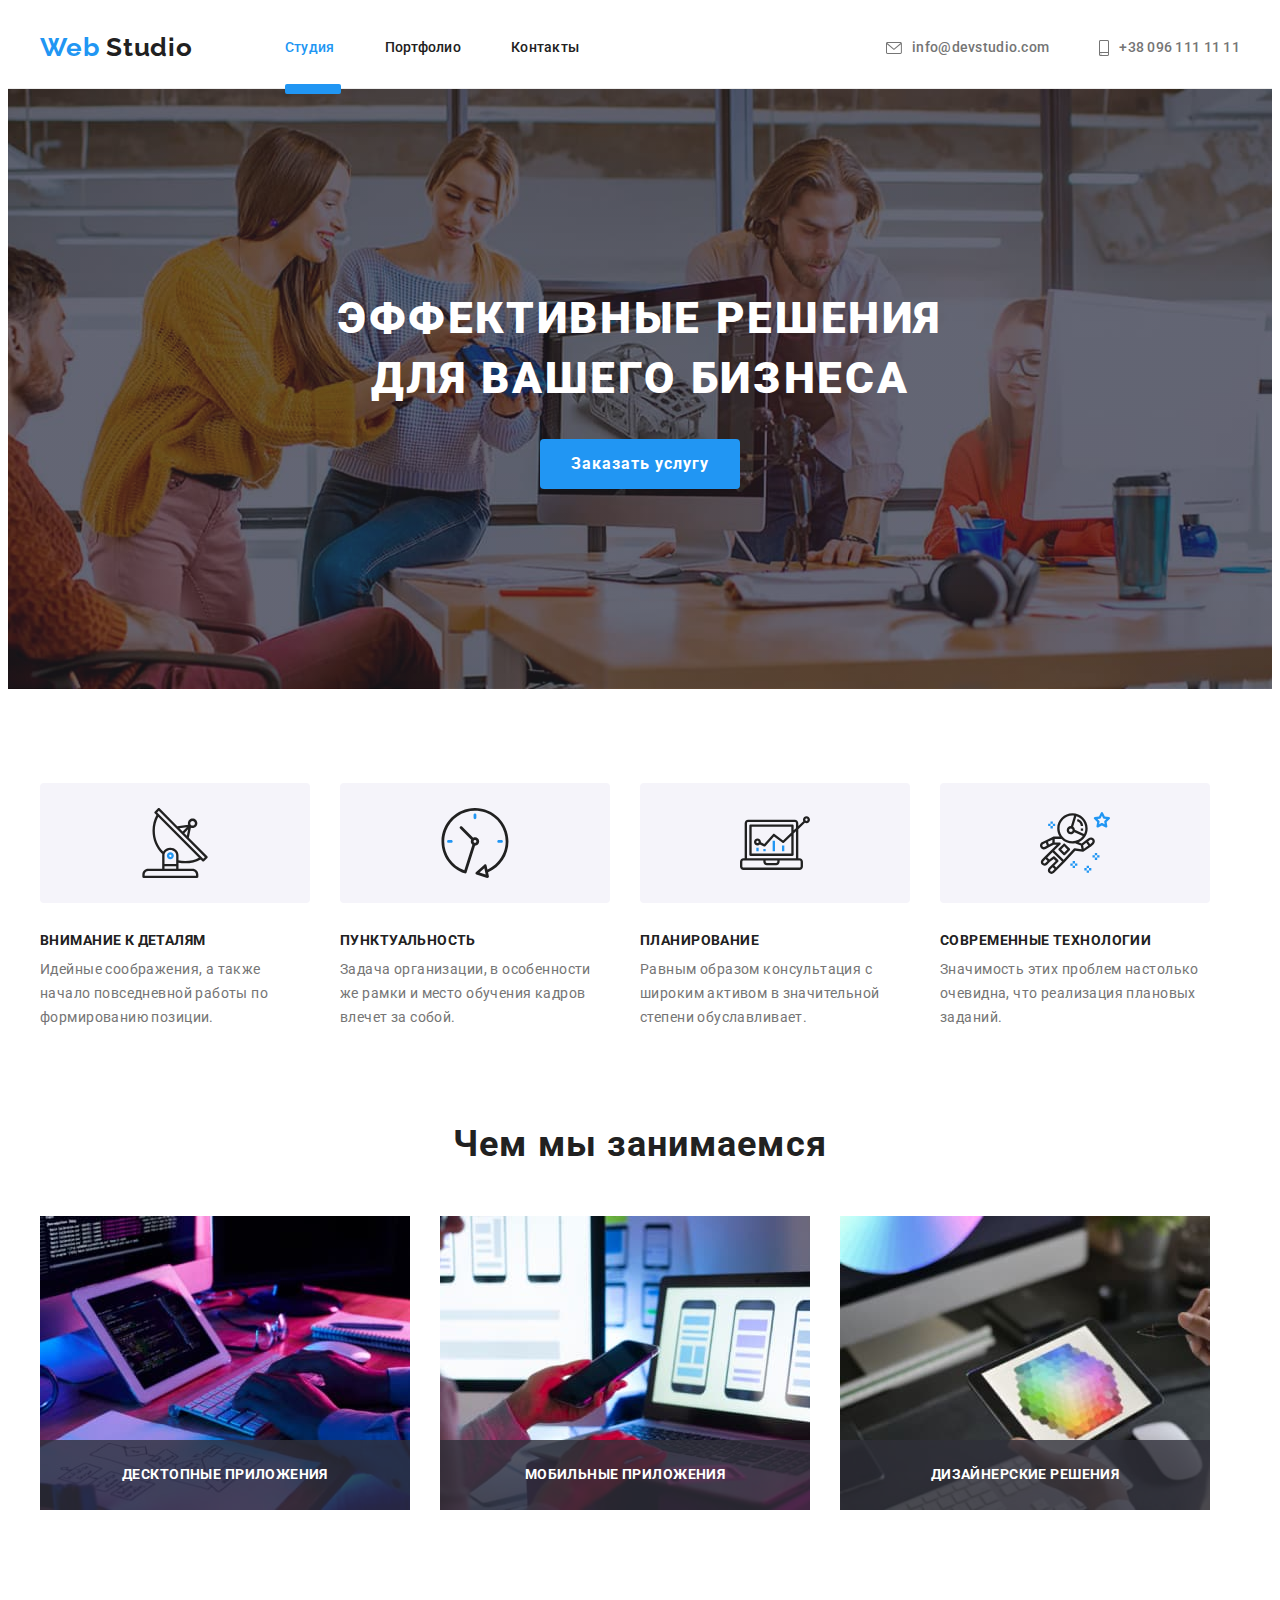
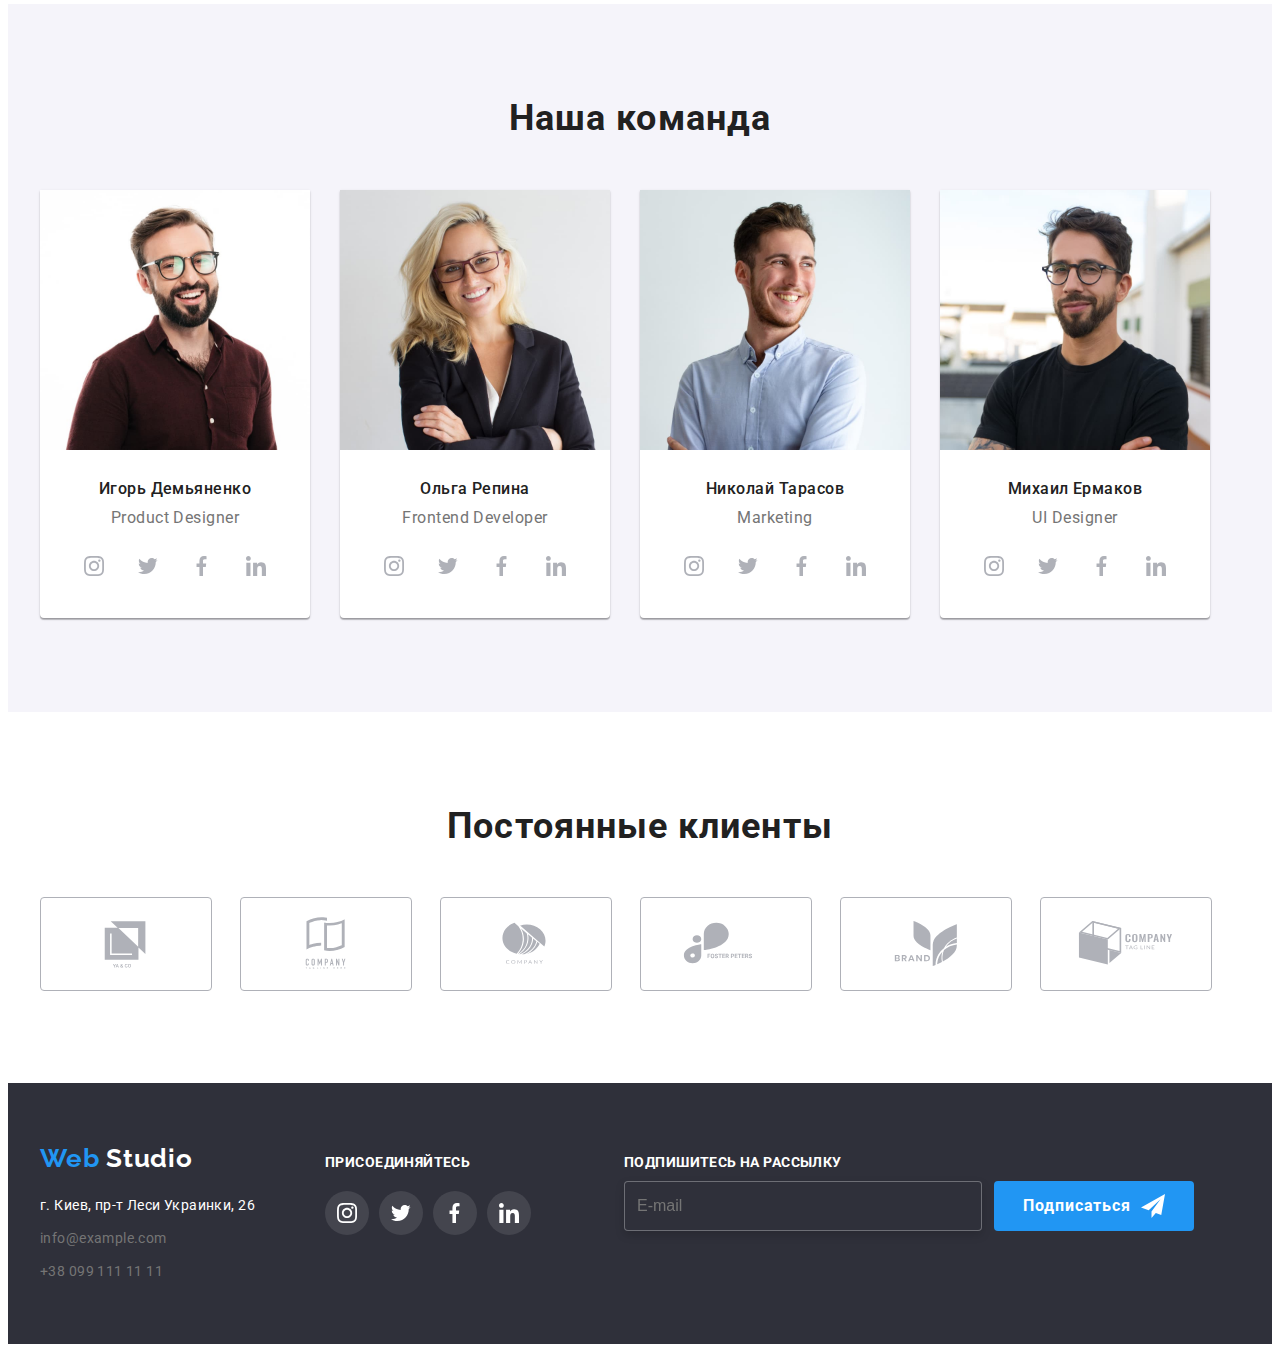
==== commit 9cab24b0: "Розкомічує index.html" ====
--- a/index.html
+++ b/index.html
@@ -64,7 +64,7 @@
 		</header>
 
 		<main>
-			<!-- <section class="hero overlay">
+			<section class="hero overlay">
 				<div class="container">
 					<h1 class="hero__tittle">ЭФФЕКТИВНЫЕ РЕШЕНИЯ ДЛЯ ВАШЕГО БИЗНЕСА</h1>
 					<button type="button" class="button" data-modal-open>Заказать услугу</button>
@@ -115,9 +115,9 @@
 						</li>
 					</ul>
 				</div>
-			</section> -->
-
-			<!-- <section class="section section--no-padding-top">
+			</section>
+
+			<section class="section section--no-padding-top">
 				<div class="container">
 					<h2 class="section-tittle">Чем мы занимаемся</h2>
 					<ul class="activity">
@@ -142,9 +142,9 @@
 						</li>
 					</ul>
 				</div>
-			</section> -->
-
-			<!-- <section class="section section--other-background">
+			</section>
+
+			<section class="section section--other-background">
 				<div class="container">
 					<h2 class="section-tittle">Наша команда</h2>
 					<ul class="team-list">
@@ -298,9 +298,9 @@
 						</li>
 					</ul>
 				</div>
-			</section> -->
-
-			<!-- <section class="section">
+			</section>
+
+			<section class="section">
 				<div class="container">
 					<h2 class="section-tittle">Постоянные клиенты</h2>
 					<ul class="clients-list">
@@ -348,9 +348,9 @@
 						</li>
 					</ul>
 				</div>
-			</section> -->
+			</section>
 		</main>
-		<!-- <footer class="footer">
+		<footer class="footer">
 			<div class="container footer-wrapper">
 				<div class="address-list__contacts-wrapper">
 					<a class="footer-logo link" href="./index.html" lang="en">
@@ -425,8 +425,8 @@
 						</div>
 				</div>
 			</div>
-		</footer> -->
-		<!-- <div class="backdrop-modal is-hidden" data-modal>
+		</footer>
+		<div class="backdrop-modal is-hidden" data-modal>
 			<div class="modal">
 				<form class="modal-form">
 					<p class="modal-form__tittle">Оставьте свои данные, мы вам перезвоним</p>
@@ -474,7 +474,7 @@
 					</svg>
 				</button>
 			</div>
-		</div> -->
+		</div> 
 		<script src="./modal.js"></script>
 	</body>
 </html>
